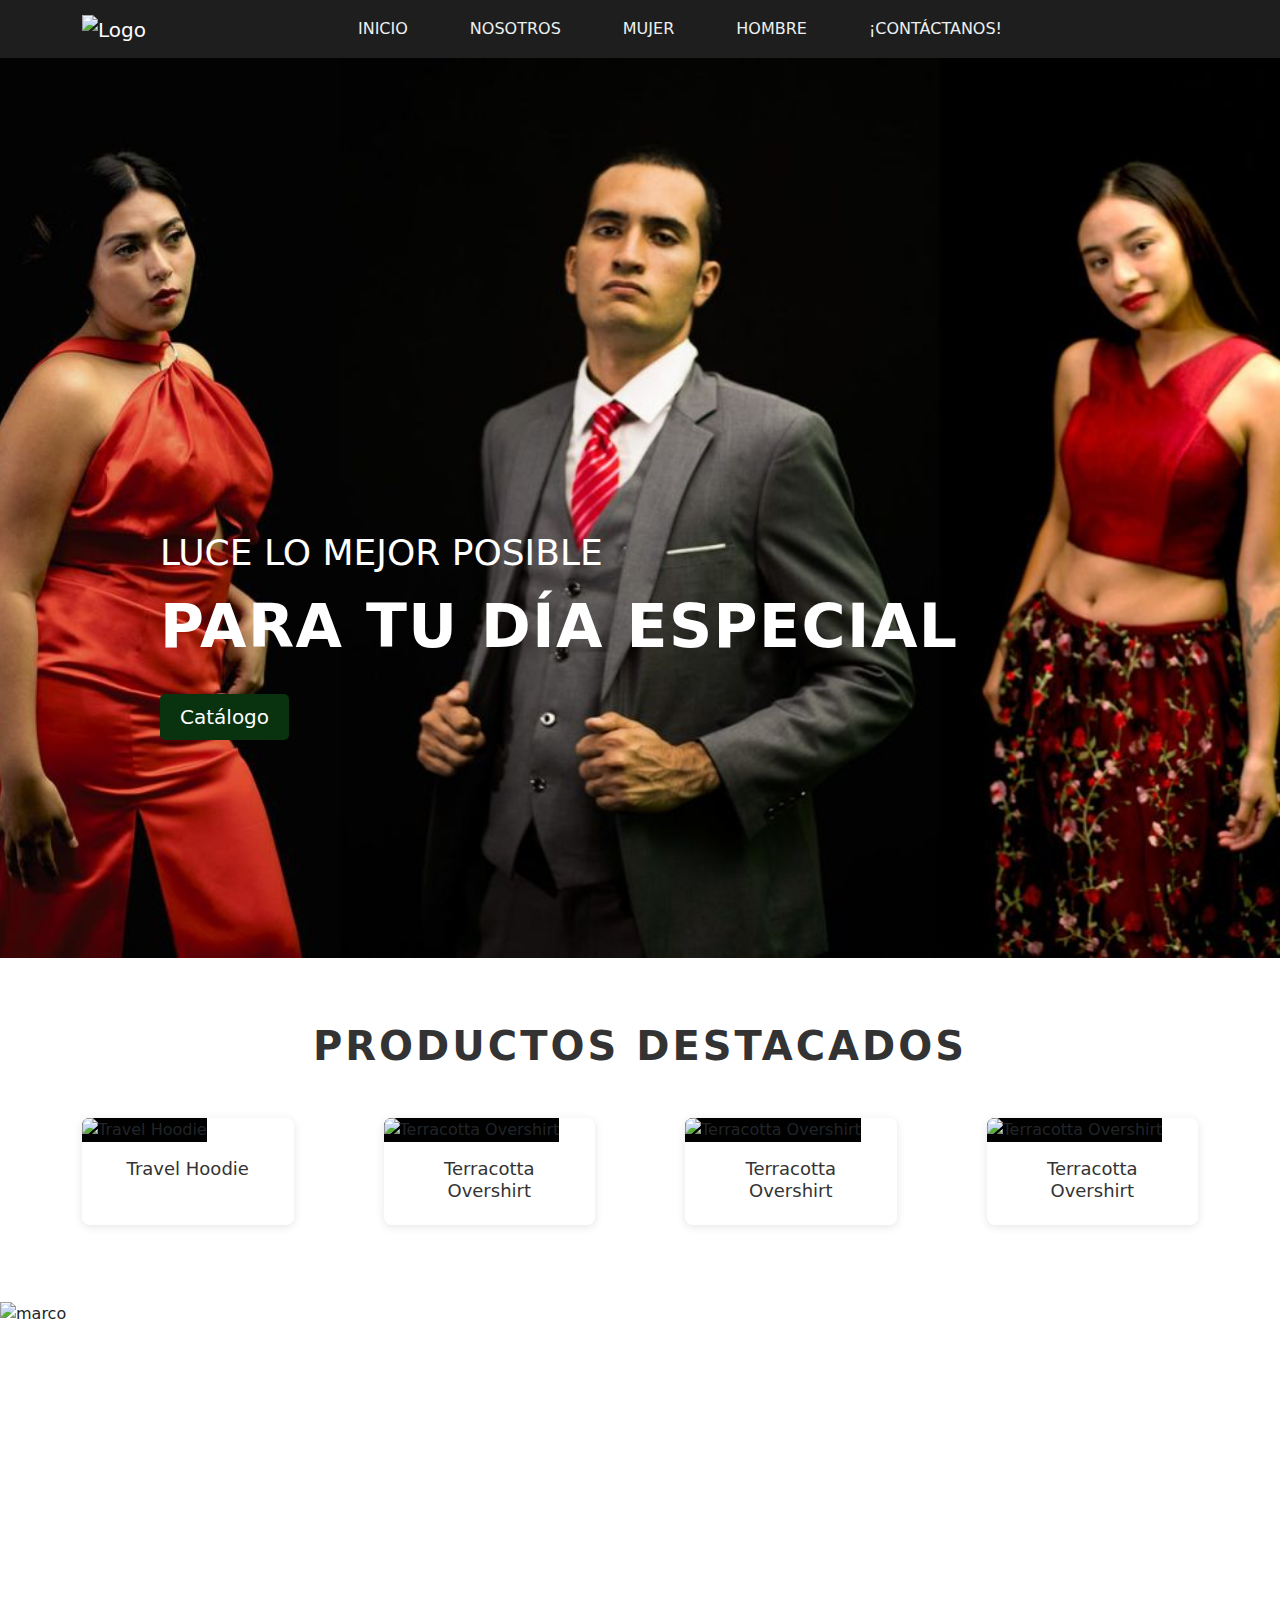
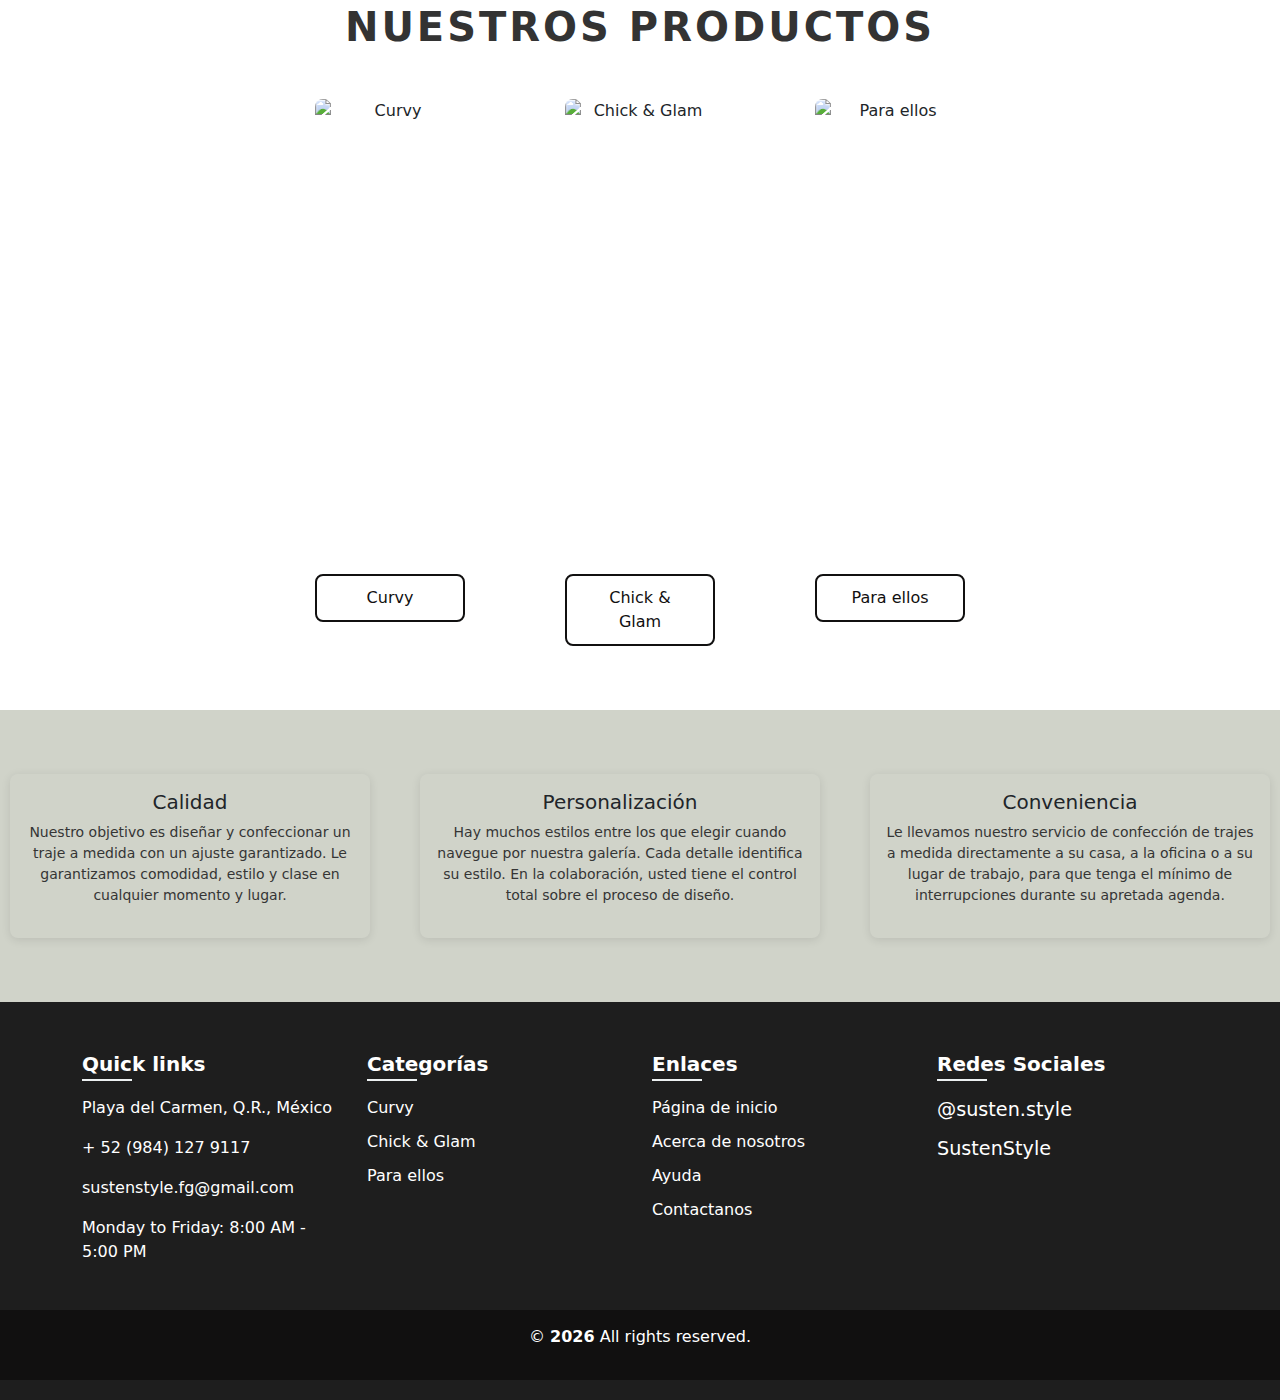
==== index.html @ e1e62aa3 "Inicio" ====
<!DOCTYPE html>
<html lang="en">

<head>
    <meta charset="UTF-8">
    <meta name="viewport" content="width=device-width, initial-scale=1.0">
    <link rel="stylesheet" href="css/style.css">
    <link href="https://cdn.jsdelivr.net/npm/bootstrap@5.3.3/dist/css/bootstrap.min.css" rel="stylesheet"
        integrity="sha384-QWTKZyjpPEjISv5WaRU9OFeRpok6YctnYmDr5pNlyT2bRjXh0JMhjY6hW+ALEwIH" crossorigin="anonymous">
    <link rel="stylesheet" href="https://cdnjs.cloudflare.com/ajax/libs/font-awesome/6.6.0/css/all.min.css"
        integrity="sha512-Kc323vGBEqzTmouAECnVceyQqyqdsSiqLQISBL29aUW4U/M7pSPA/gEUZQqv1cwx4OnYxTxve5UMg5GT6L4JJg=="
        crossorigin="anonymous" referrerpolicy="no-referrer" />
    <title>Inicio</title>
</head>

<body>
    <nav class="navbar navbar-expand-lg navbar-dark">
        <div class="container">
            <!-- Logo y marca -->
            <a class="navbar-brand" href="#">
                <img href="index.html" src="img/LogoEditado - Copy.png" alt="Logo" class="navbar-logo">
            </a>
            <!-- Botón -->
            <button class="navbar-toggler" type="button" data-bs-toggle="collapse" data-bs-target="#navbarNav"
                aria-controls="navbarNav" aria-expanded="false" aria-label="Toggle navigation">
                <span class="navbar-toggler-icon"></span>
            </button>

            <!-- Menu -->
            <div class="collapse navbar-collapse" id="navbarNav">
                <ul class="navbar-nav">
                    <li class="nav-item">
                        <a class="nav-link" href="index.html">Inicio</a>
                    </li>
                    <li class="nav-item">
                        <a class="nav-link" href="#">Nosotros</a>
                    </li>
                    <li class="nav-item">
                        <a class="nav-link" href="index-mujer.html">Mujer</a>
                    </li>
                    <li class="nav-item">
                        <a class="nav-link" href="index-hombre.html">Hombre</a>
                    </li>
                    <li class="nav-item">
                        <a class="nav-link" href="#">¡Contáctanos!</a>
                    </li>
                </ul>
            </div>
        </div>
    </nav>

    <section class="hero-section">
        <img src="img/inicio.jpg" alt="Hero background">
        <div class="hero-content">
            <h2 class="hero-title">Luce lo mejor posible</h2>
            <h3 class="hero-subtitle">Para tu día especial</h3>
            <a href="#" class="hero-button">Catálogo</a>
        </div>
    </section>

    <!-- Productos destacados -->
    <section class="featured-products">
        <h2 class="section-title">PRODUCTOS DESTACADOS</h2>
        <div class="container">
            <div class="product-grid">
                <!-- Producto 1 -->
                <div class="product-card-dest">
                    <img src="img/foto1.jpg" alt="Travel Hoodie" class="product-image-dest">
                    <div class="product-info">
                        <h3 class="product-title">Travel Hoodie</h3>
                    </div>
                </div>
                <!-- Producto 2 -->
                <div class="product-card-dest">
                    <img src="img/foto2.jpg" alt="Terracotta Overshirt" class="product-image-dest">
                    <div class="product-info">
                        <h3 class="product-title">Terracotta Overshirt</h3>
                    </div>
                </div>
                <!-- Producto 3 -->
                <div class="product-card-dest">
                    <img src="img/foto3.jpg" alt="Terracotta Overshirt" class="product-image-dest">
                    <div class="product-info">
                        <h3 class="product-title">Terracotta Overshirt</h3>
                    </div>
                </div>
                <!-- Producto 4 -->
                <div class="product-card-dest">
                    <img src="img/foto3.jpg" alt="Terracotta Overshirt" class="product-image-dest">
                    <div class="product-info">
                        <h3 class="product-title">Terracotta Overshirt</h3>
                    </div>
                </div>
            </div>
        </div>
    </section>

<!-- marco -->

<section class="marco">
    <img src="img/marco.png" alt="marco" class="banner-img">
    <div class="marco-content">
        <!-- <button class="marco-btn">LEARN MORE</button> -->
    </div>
</section>

<!-- Sección Nuestros Productos -->
<section class="our-products">
    <h2 class="section-title">NUESTROS PRODUCTOS</h2>
    <div class="product-container">
        <div class="product-card">
            <img src="img/foto5.png" alt="Curvy" class="product-image">
            <div class="product-button-container">
                <button class="product-btn">Curvy</button>
            </div>
        </div>
        <div class="product-card">
            <img src="img/foto5.png" alt="Chick & Glam" class="product-image">
            <div class="product-button-container">
                <button class="product-btn">Chick & Glam</button>
            </div>
        </div>
        <div class="product-card">
            <img src="img/foto5.png" alt="Para ellos" class="product-image">
            <div class="product-button-container">
                <button class="product-btn">Para ellos</button>
            </div>
        </div>
    </div>
</section>

<!-- Marco con 3 Partes -->
<section class="features">
    <div class="feature">
        <h3 class="feature-title">Calidad</h3>
        <p class="feature-description">Nuestro objetivo es diseñar y confeccionar un traje a medida con un ajuste garantizado. Le garantizamos comodidad, estilo y clase en cualquier momento y lugar.</p>
    </div>
    <div class="feature">
        <h3 class="feature-title">Personalización</h3>
        <p class="feature-description">Hay muchos estilos entre los que elegir cuando navegue por nuestra galería. Cada detalle identifica su estilo. En la colaboración, usted tiene el control total sobre el proceso de diseño.</p>
    </div>
    <div class="feature">
        <h3 class="feature-title">Conveniencia</h3>
        <p class="feature-description">Le llevamos nuestro servicio de confección de trajes a medida directamente a su casa, a la oficina o a su lugar de trabajo, para que tenga el mínimo de interrupciones durante su apretada agenda.</p>
    </div>
</section>

    <!-- footer -->
    <footer class="footer mt-auto">
        <div class="container">
            <div class="row">
                <div class="col-md-3 mb-3 mb-md-0">
                    <h5>Quick links</h5>
                    <ul class="list-unstyled footer-links">
                        <div class="social-i">
                            <a href="#" class="social-i"><i class="fa-solid fa-location-dot"></i></i></a> Playa del
                            Carmen, Q.R., México</p>
                            <p><a href="#" class="social-i"><i class="fa-solid fa-phone"></i></a> + 52 (984) 127 9117
                            </p>
                            <p> <a href="#" class="social-i"><i class="fa-solid fa-envelope"></i></a>
                                sustenstyle.fg@gmail.com</p>
                            <p><a href="#" class="social-i"><i class="fa-solid fa-clock"></i></a> Monday to Friday: 8:00
                                AM - 5:00 PM</p>
                    </ul>
                </div>
                <div class="col-md-3">
                    <h5>Categorías</h5>
                    <ul class="list-unstyled footer-links">
                        <li><a href="#">Curvy</a></li>
                        <li><a href="#">Chick & Glam</a></li>
                        <li><a href="#">Para ellos</a></li>
                    </ul>
                </div>
                <div class="col-md-3">
                    <h5>Enlaces</h5>
                    <ul class="list-unstyled footer-links">
                        <li><a href="#">Página de inicio</a></li>
                        <li><a href="#">Acerca de nosotros</a></li>
                        <li><a href="#">Ayuda</a></li>
                        <li><a href="#">Contactanos</a></li>
                    </ul>
                </div>
                <div class="col-md-3" class="redes-sociales">
                    <h5>Redes Sociales</h5>
                    <ul class="list-unstyled footer-links">
                        <li><a href="https://www.instagram.com/susten.style/" class="social-icons"><i
                                    class="fab fa-instagram"></i> @susten.style</a></li>
                        <li><a href="https://www.facebook.com/Sustenstyle" class="social-icons"><i
                                    class="fab fa-facebook-f"></i> SustenStyle</a></li>
                    </ul>
                </div>
            </div>
        </div>
        <div class="copyright">
            <div class="container">
                <div class="row">
                    <div class="col-md-12 text-center">
                        <p>&copy; <span id="year"></span> All rights reserved.</p>
                    </div>
                </div>
            </div>
        </div>
    </footer>

    <script src="https://cdn.jsdelivr.net/npm/bootstrap@5.3.3/dist/js/bootstrap.bundle.min.js"
        integrity="sha384-YvpcrYf0tY3lHB60NNkmXc5s9fDVZLESaAA55NDzOxhy9GkcIdslK1eN7N6jIeHz"
        crossorigin="anonymous"></script>
    <script src="js/script.js"></script>
</body>

</html>
---- css/style.css ----
:root {
    --primary-color: #111010;
    --secondary-color: #111010;
    --hover-color: #FFFFFF;
}

body {
    font-family: "Josefin Sans" sans-serif;
}

/* Estilos principales de la navbar */
.navbar {
    background-color: #1e1e1e;
    padding: 15px 0;
    box-shadow: 0 2px 10px rgba(0, 0, 0, 0.1);
    transition: all 0.3s ease;
}

<<<<<<< HEAD
/* Estilos marca */
=======
>>>>>>> cdc6b6d64b44ca1b6733afa580230aecc2448440
.navbar-brand {
    font-weight: bold;
    color: #fff !important;
    font-size: 24px;
    letter-spacing: 1px;
    line-height: 1;
    padding: 0;
<<<<<<< HEAD
=======
}

.brand-subtitle {
    font-size: 13px;
    /* Tamaño más pequeño para el subtítulo */
    text-transform: none;
    /* Mantiene el formato original del texto */
    letter-spacing: normal;
    /* Espaciado normal entre letras */
    font-weight: normal;
    /* Peso de fuente normal (no negrita) */
    opacity: 0.8;
    margin-bottom: 6px;
}

.nav-link {
    color: #ecf0f1 !important;
    font-weight: 500;
    text-transform: uppercase;
    padding: 10px 20px !important;
    margin: 0 5px;
    transition: all 0.3s ease;
    position: relative;
>>>>>>> cdc6b6d64b44ca1b6733afa580230aecc2448440
    display: flex;
    align-items: center;
}

.navbar-nav {
    margin: 0 auto;
    /* Centrar horizontalmente */
    display: flex;
    justify-content: center;
    /* Distribuir elementos centrados */
    gap: 20px;
    /* Espaciado entre los enlaces */
}

/* Estilo para el logo */
.navbar-logo {
    height: 70px;
    /* Altura fija para el logo */
    width: auto;
    /* Ancho automático para mantener proporción */
}

/* Estilos de los enlaces */

.nav-link {
    color: #ecf0f1 !important;
    font-weight: 500;
    text-transform: uppercase;
    padding: 8px 16px !important;
    margin: 0 5px;
    transition: all 0.3s ease;
    position: relative;
    font-size: 14px;
}


<<<<<<< HEAD

=======
>>>>>>> cdc6b6d64b44ca1b6733afa580230aecc2448440
.nav-link::after {
    content: '';
    position: absolute;
    bottom: 0;
    left: 59%;
    width: 0;
    height: 2px;
    background-color: var(--hover-color);
    transition: all 0.3s ease;
}

.nav-link:hover {
    color: var(--hover-color) !important;
}

.nav-link:hover::after {
    width: 100%;
    left: 0;
}

.navbar-toggler {
    border-color: #fff;
}



@media (max-width: 991px) {
    .navbar-nav {
        background-color: var(--secondary-color);
        padding: 20px;
        border-radius: 10px;
        margin-top: 10px;
        border: 1px solid #fffa;
    }

    .nav-link {
        text-align: center;
        justify-content: center;
        margin: 5px 0;
        padding: 10px !important;
    }

    .nav-link::after {
        display: none;
    }
}

.nav-item {
    opacity: 0;
    transform: translateY(-20px);
    transition: all 0.5s ease;
}

.nav-item.show {
    opacity: 1;
    transform: translateY(0);
}

/* Sección de hero */
.hero-section {
    position: relative;
    /* Permite posicionar elementos hijos de forma absoluta */
    height: 100vh;
    /* Altura del 80% de la altura visible de la pantalla */
    background-color: #000;
    /* Color de fondo negro */
    overflow: hidden;
    /* Oculta cualquier contenido que se salga del contenedor */
}

/* Estilo para la imagen de fondo */
.hero-section img {
    position: absolute;
    /* Posicionamiento absoluto respecto al contenedor */
    top: 0;
    /* Alinea con la parte superior */
    left: 0;
    /* Alinea con la parte izquierda */
    width: 100%;
    /* Ocupa todo el ancho */
    height: 100%;
    /* Ocupa toda la altura */
    object-fit: cover;
    /* Ajusta la imagen para cubrir todo el espacio */
    z-index: 1;
    /* Capa 1 - detrás del contenido */
}

.hero-content {
    position: relative;
    /* Posicionamiento relativo para mantener el z-index */
    z-index: 2;
    /* Capa de apilamiento - asegura que esté por encima del fondo */
    height: 100%;
    /* Ocupa toda la altura del contenedor padre */
    display: flex;
    /* Activa el modelo flexbox */
    flex-direction: column;
    /* Organiza los elementos en columna (vertical) */
    justify-content: center;
    /* Centra verticalmente el contenido */
    color: white;
    /* Color del texto */
    padding: 32px;
    /* Espacio interno alrededor del contenido */
    margin-top: 10%;
    margin-left: 10%;
}

.hero-title {
    font-size: 36px;
    font-weight: bold;
    margin-bottom: 16px;
    /* Espacio debajo del título */
    text-transform: uppercase;
    font-weight: 400;
}

.hero-subtitle {
    font-size: 60px;
    /* Tamaño de la fuente */
    font-weight: bold;
    margin-bottom: 32px;
    /* Espacio debajo del subtítulo */
    text-transform: uppercase;
    letter-spacing: 1.5px;
}

.hero-button {
    display: inline-block;
    /* Permite agregar padding y mantiene el flujo del texto */
    padding: 8px 20px;
    /* Espacio interno (arriba/abajo izquierda/derecha) */
    background-color: #09320F;
    /* Color de fondo verde oscuro */
    color: white;
    /* Color del texto */
    text-decoration: none;
    /* Elimina el subrayado del enlace */
    border-radius: 5px;
    /* Bordes redondeados */
    transition: background-color 0.3s;
    /* Animación suave al cambiar el color de fondo */
    width: fit-content;
    font-weight: regular;
    font-size: 20px;
}

.hero-button:hover {
    background-color: #175e17;
}

@media (max-width: 768px) {
    .hero-title {
        font-size: 32px;
    }

    .hero-subtitle {
        font-size: 24px;
    }

}

@media (max-width: 480px) {
    .hero-title {
        font-size: 24px;
    }

    .hero-subtitle {
        font-size: 18px;
    }
}

/* Productos destacados */
.featured-products {
    padding: 64px 0;
    /* Espacio interno superior e inferior */
}

.section-title {
    text-align: center;
    /* Centra el texto horizontalmente */
    margin-bottom: 48px;
    /* Espacio debajo del título */
    font-size: 40px;
    /* Tamaño de la fuente */
    color: #333;
    /* Color del texto */
    font-weight: bold;
    letter-spacing: 3px;
}

.product-grid {
    display: grid;
    /* Activa el diseño en cuadrícula */
    /* Crea columnas automáticas con un mínimo de 250px y que se ajusten al espacio */
    grid-template-columns: repeat(4, 1fr);
    gap: 90px;
    /* Espacio entre los elementos de la cuadrícula */
    padding: 0;
    /* Espacio interno en los lados */
    max-width: 1400px;
    margin: 0 auto;
}

.product-card-dest {
    background: #fff;
    /* Fondo blanco */
    border-radius: 8px;
    /* Bordes redondeados */
    overflow: hidden;
    /* Oculta contenido que se salga de la tarjeta */
    /* Sombra: desplazamiento-x desplazamiento-y desenfoque color */
    box-shadow: 0 2px 10px rgba(0, 0, 0, 0.1);
    transition: transform 0.3s;
    /* Animación suave al transformar */
    max-width: 600px;
    cursor: pointer;
}

.product-card-dest:hover {
    transform: translateY(-2px);
    /* Mueve la tarjeta 5px hacia arriba al pasar el mouse */
}

.product-image-dest {
    width: 100%;
    /* Ocupa todo el ancho disponible */
    height: 400px;
    /* Altura fija */
    object-fit: cover;
    /* Ajusta la imagen para cubrir el espacio sin deformarse */
    background: #000;
    /* Fondo negro por si la imagen no carga */
}

.product-info {
    padding: 16px;
    /* Espacio interno */
    text-align: center;
    /* Centra el texto */
}

.product-title {
    font-size: 18px;
    /* Tamaño de la fuente */
    margin-bottom: 8px;
    /* Espacio debajo del título */
    color: #333;
    /* Color del texto */
}


/* Estilos para pantallas más pequeñas */
@media (max-width: 768px) {

    /* Se aplica cuando la pantalla es menor a 768px */
    .hero-title {
        font-size: 32px;
        /* Reduce el tamaño del título */
    }

    .hero-subtitle {
        font-size: 19px;
        /* Reduce el tamaño del subtítulo */
    }

    .product-grid {
        /* Ajusta el tamaño mínimo de las columnas para pantallas pequeñas */
        grid-template-columns: repeat(auto-fit, minmax(200px, 1fr));
    }
}

/* Marco */
.marco {
    width: 100%;
    height: 250px;
    position: relative;
    overflow: hidden;
    display: flex;
    justify-content: center;
    align-items: center;
}

.banner-img {
    width: 1300px;
    height: 225px;
    object-fit: cover;
}

.marco-content {
    position: absolute;
    bottom: 20px;
    text-align: center;
}

.marco-btn {
    background-color: #191818;
    color: white;
    border: none;
    padding: 10px 20px;
    cursor: pointer;
    border-radius: 10px;
}

.marco-btn:hover {
    background-color: #515050;
}

/* Nuestros productos */
.our-products {
    padding: 64px 0;
    text-align: center;
}

.product-container {
    display: flex;
    justify-content: center;
    gap: 100px;
    /* Ajusta el espacio entre los productos */
    margin-top: 20px;
}

.product-card {
    text-align: center;
    max-width: 500px;
    background: none;
    /* Sin fondo extra */
    margin: 0;
    /* Elimina márgenes adicionales */
    padding: 0;
    /* Sin relleno adicional */
    transition: transform 0.3s;
    /* Animación suave al transformar */
}

/* .product-card:hover {
    transform: translateY(-2px); 
    /* Mueve la tarjeta 5px hacia arriba al pasar el mouse 
} */ 

.product-image {
    width: 100%;
    height: 450px;
    object-fit: cover;
    border-radius: 8px;
    /* Bordes redondeados */
    display: block;
    margin-bottom: 25px;
    /* Espacio entre la imagen y el botón */
}

.product-button-container {
    display: flex;
    justify-content: center;
    background: none;
    /* Sin fondo */
    padding: 0;
    margin: 0;
    /* Sin margen adicional */
}


.product-btn {
    padding: 10px 20px;
    font-size: 16px;
    background-color: transparent;
    /* Fondo transparente */
    color: var(--primary-color);
    /* Usa el color principal definido */
    border: 2px solid var(--primary-color);
    /* Borde con color principal */
    border-radius: 8px;
    /* Bordes redondeados */
    cursor: pointer;
    transition: background-color 0.3s ease, color 0.3s ease;
    width: 150px;
    text-align: center;
}

.product-btn:hover {
    background-color: #dadada;
}

.product-btn:active {
    transform: translateY(2px);
}

/* Features */
.features {
    display: flex;
    justify-content: center;
    gap: 50px;
    background-color: #d0d3c9;
    padding: 64px 10px;
}

.feature {
    text-align: center;
    max-width: 400px;
    padding: 16px;
    border-radius: 8px;
    box-shadow: 0 2px 10px rgba(0, 0, 0, 0.1);
}

.feature-icon {
    width: 24px;
    height: 24px;
    margin-bottom: 16px;
}

.feature-title {
    font-size: 20px;
    margin-bottom: 8px;
    font-weight: bold;
    font-weight: 400;
}

.feature-description {
    font-size: 14px;
    color: #353535;
}


/* footer */
.footer {
    background: #1E1E1E;
    color: white;
    padding: 50px 0 20px;
    position: relative;
    overflow: hidden;
}

.footer h5 {
    color: #fff;
    font-weight: 600;
    margin-bottom: 20px;
    position: relative;
    display: inline-block;
}

.footer h5::after {
    content: '';
    position: absolute;
    left: 0;
    bottom: -5px;
    width: 50px;
    height: 2px;
    background-color: #ecf0f1;
    transition: width 0.3s ease;
}

.imagen {
    width: 100%;
    object-fit: cover;
}

.footer h5:hover::after {
    width: 100%;

}

.footer p,
.footer ul {
    font-weight: 300;

}

.footer a {
    color: #fff;
    text-decoration: none;
    transition: color 0.3s ease;
}

.footer-links li {
    margin-bottom: 10px;
    transition: transform 0.3s ease;
}

.footer-links li:hover {
    transform: translateX(5px);
}

.social-icons {
    font-family: system-ui, -apple-system, BlinkMacSystemFont, 'Segoe UI', Roboto, Oxygen, Ubuntu, Cantarell, 'Open Sans', 'Helvetica Neue', sans-serif;
    font-size: 1.2rem;
    margin-right: 20px;
    color: white;
    transition: all 0.3s ease;
}

.social-icons:hover {
    color: #a6a280;
    transform: translateY(-5px);
}



#year {
    font-weight: bold;
    color: #fff;
}

.copyright {
    background-color: #111010;
    padding: 15px 0;
    margin-top: 30px;
}

.seleccion {
    display: grid;
    grid-template-columns: repeat(auto-fit, minmax(250px, 1fr));
    grid-gap: 20px;
    padding: 20px;
    max-height: 90dvh;
    color: #fff;
}

.hombres {
    font-family: "Josefins Sans" sans-serif;
    display: flex;
    flex-flow: column wrap;
    justify-content: center;
    background-color: #a6a280;
    border-radius: 10px;
    padding: 1rem;
}

.mujeres {
    font-family: "Josefins Sans" sans-serif;
    display: flex;
    flex-flow: column wrap;
    justify-content: center;
    background-color: #a6a280;
    border-radius: 10px;
    padding: 1rem;
}

.mujeres img{
    width: 100%;
    height: auto;
}

@media(max-width: 768px) {
    .footer {
        text-align: center;
    }

    .social-icons {
        margin-top: 20px;
    }
}

@media (max-width: 991px) {
    .navbar-nav {
        background-color: #111010;
        padding: 20px;
        border-radius: 10px;
        margin-top: 10px;
    }

    .nav-link {
        text-align: center;
        justify-content: center;
        margin: 5px 0;
    }

    .nav-link::after {
        display: none;
    }
}
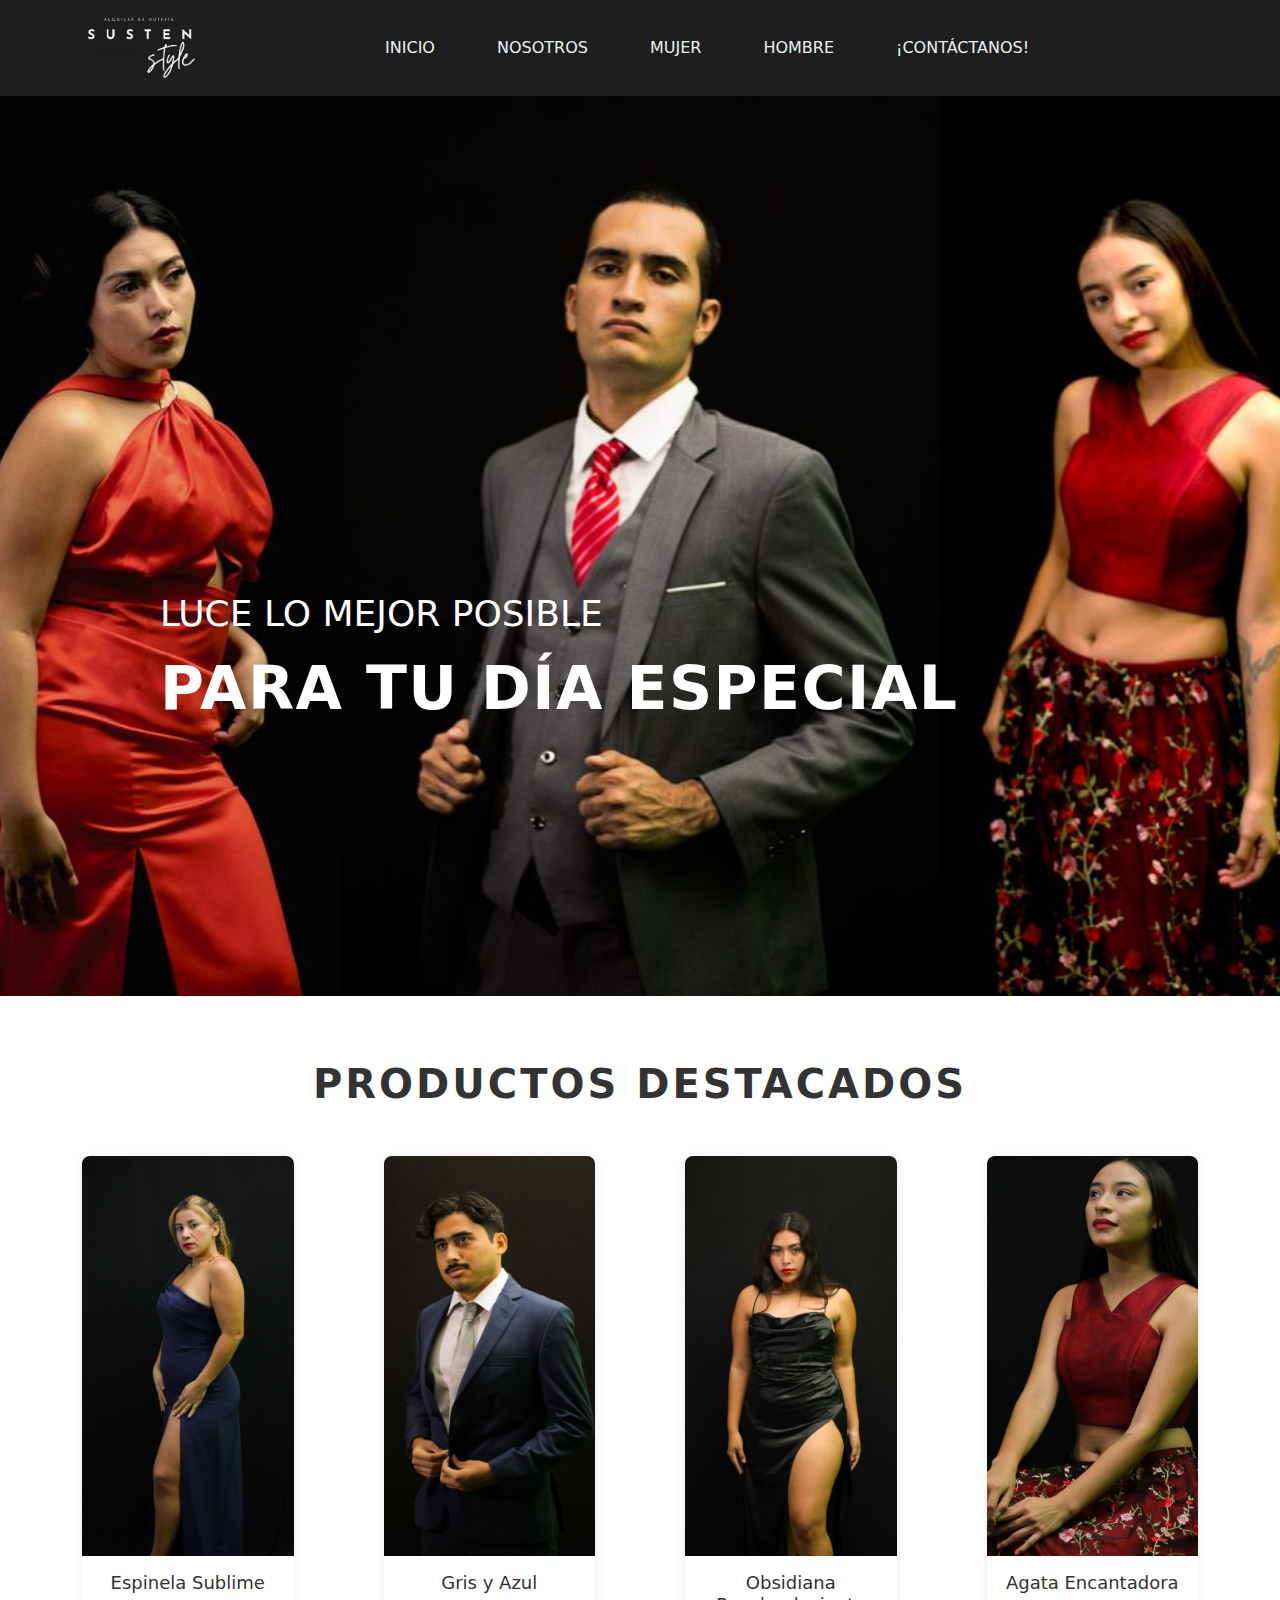
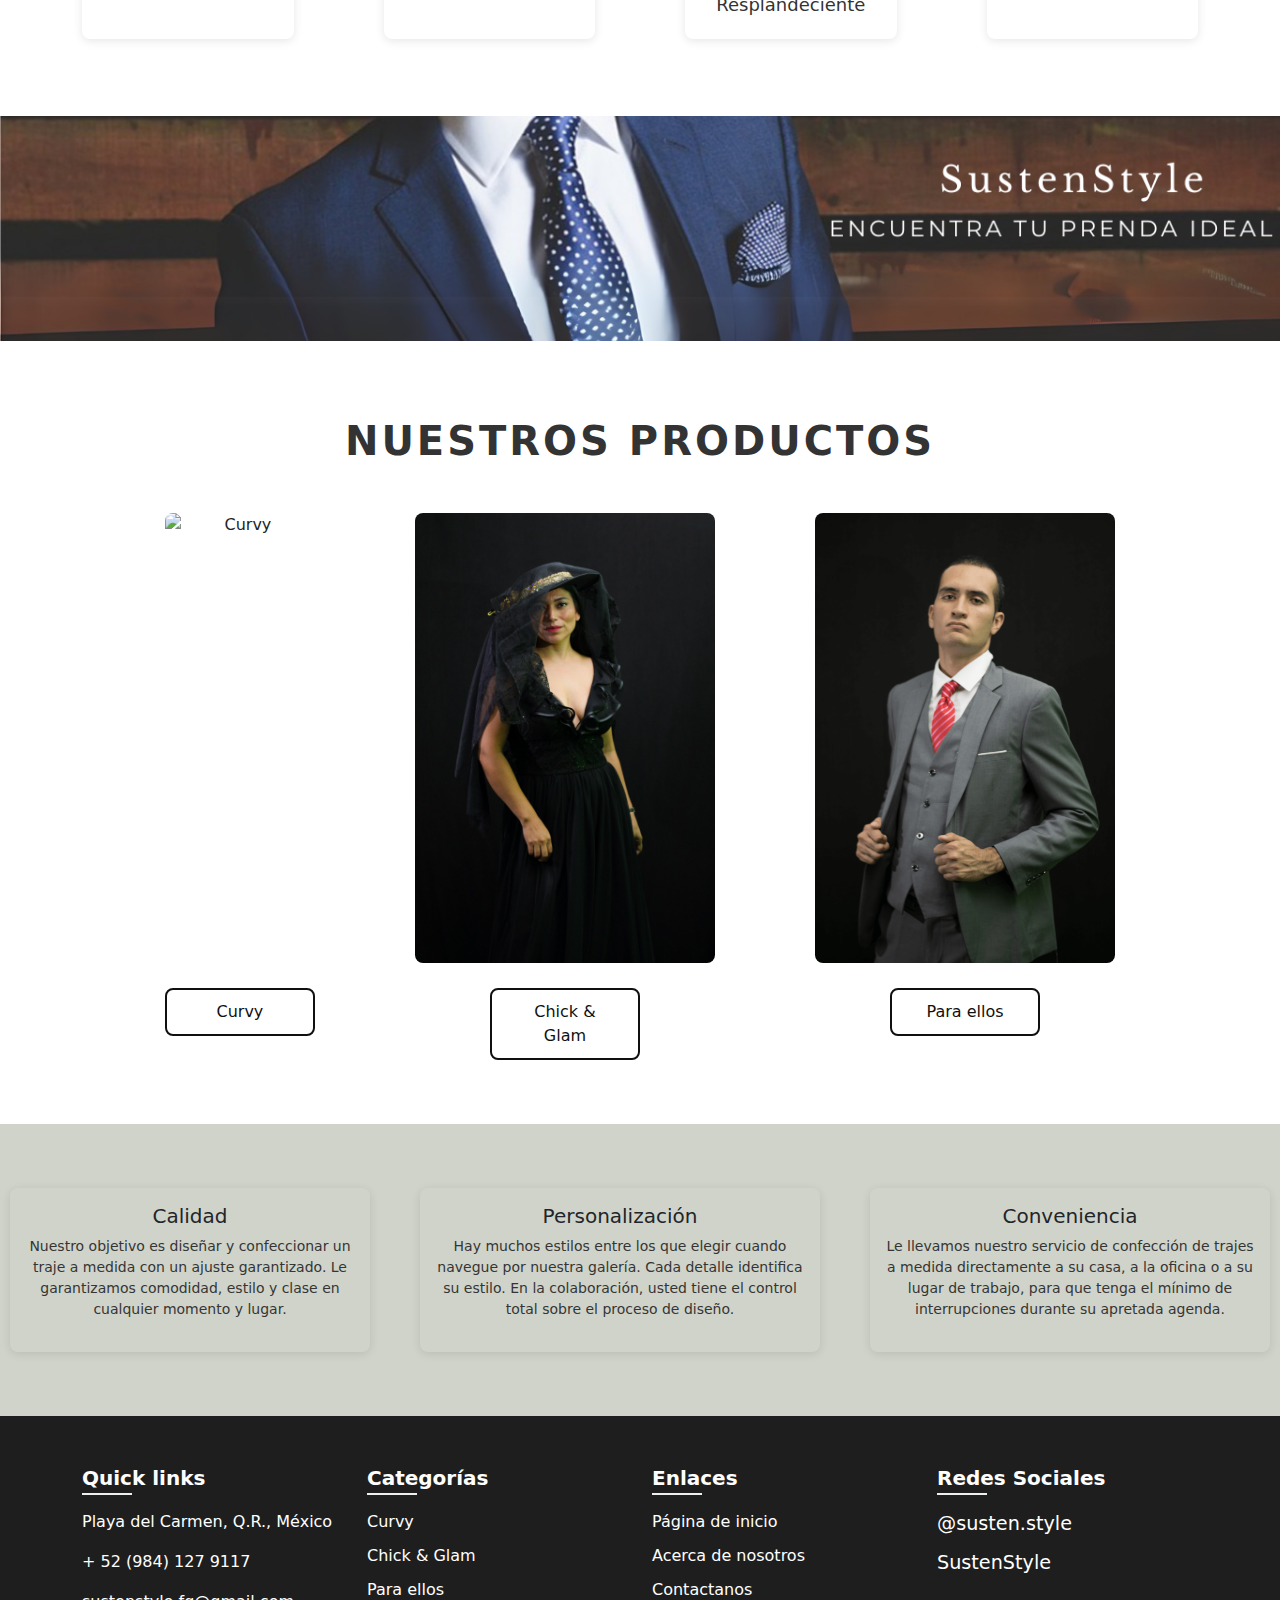
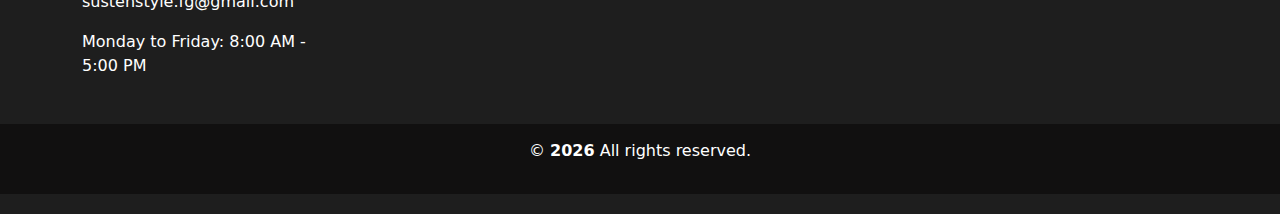
==== commit f591bc4f: "pagina completa" ====
--- a/index.html
+++ b/index.html
@@ -10,7 +10,7 @@
     <link rel="stylesheet" href="https://cdnjs.cloudflare.com/ajax/libs/font-awesome/6.6.0/css/all.min.css"
         integrity="sha512-Kc323vGBEqzTmouAECnVceyQqyqdsSiqLQISBL29aUW4U/M7pSPA/gEUZQqv1cwx4OnYxTxve5UMg5GT6L4JJg=="
         crossorigin="anonymous" referrerpolicy="no-referrer" />
-    <title>Inicio</title>
+    <title>Responsive Menu</title>
 </head>
 
 <body>
@@ -18,7 +18,7 @@
         <div class="container">
             <!-- Logo y marca -->
             <a class="navbar-brand" href="#">
-                <img href="index.html" src="img/LogoEditado - Copy.png" alt="Logo" class="navbar-logo">
+                <img src="img/LogoEditado.png" alt="Logo" class="navbar-logo">
             </a>
             <!-- Botón -->
             <button class="navbar-toggler" type="button" data-bs-toggle="collapse" data-bs-target="#navbarNav"
@@ -30,10 +30,10 @@
             <div class="collapse navbar-collapse" id="navbarNav">
                 <ul class="navbar-nav">
                     <li class="nav-item">
-                        <a class="nav-link" href="index.html">Inicio</a>
-                    </li>
-                    <li class="nav-item">
-                        <a class="nav-link" href="#">Nosotros</a>
+                        <a class="nav-link" href="#">Inicio</a>
+                    </li>
+                    <li class="nav-item">
+                        <a class="nav-link" href="aboutus.html">Nosotros</a>
                     </li>
                     <li class="nav-item">
                         <a class="nav-link" href="index-mujer.html">Mujer</a>
@@ -54,7 +54,6 @@
         <div class="hero-content">
             <h2 class="hero-title">Luce lo mejor posible</h2>
             <h3 class="hero-subtitle">Para tu día especial</h3>
-            <a href="#" class="hero-button">Catálogo</a>
         </div>
     </section>
 
@@ -64,31 +63,31 @@
         <div class="container">
             <div class="product-grid">
                 <!-- Producto 1 -->
-                <div class="product-card-dest">
-                    <img src="img/foto1.jpg" alt="Travel Hoodie" class="product-image-dest">
-                    <div class="product-info">
-                        <h3 class="product-title">Travel Hoodie</h3>
+                <div class="product-card-dest" onclick="location.href='index-mujer.html#espinela'">
+                    <img src="img/foto1.jpg" alt="Espinela Sublime" class="product-image-dest">
+                    <div class="product-info">
+                        <h3 class="product-title">Espinela Sublime</h3>
                     </div>
                 </div>
                 <!-- Producto 2 -->
-                <div class="product-card-dest">
-                    <img src="img/foto2.jpg" alt="Terracotta Overshirt" class="product-image-dest">
-                    <div class="product-info">
-                        <h3 class="product-title">Terracotta Overshirt</h3>
+                <div class="product-card-dest" onclick="location.href='index-hombre.html#grisazul'">
+                    <img src="img/foto2.jpg" alt="Gris y Azul" class="product-image-dest">
+                    <div class="product-info">
+                        <h3 class="product-title">Gris y Azul</h3>
                     </div>
                 </div>
                 <!-- Producto 3 -->
-                <div class="product-card-dest">
-                    <img src="img/foto3.jpg" alt="Terracotta Overshirt" class="product-image-dest">
-                    <div class="product-info">
-                        <h3 class="product-title">Terracotta Overshirt</h3>
+                <div class="product-card-dest" onclick="location.href='index-mujer.html#obsidiana'">
+                    <img src="img/foto3.jpg" alt="Obsidiana Resplandeciente" class="product-image-dest">
+                    <div class="product-info">
+                        <h3 class="product-title">Obsidiana Resplandeciente</h3>
                     </div>
                 </div>
                 <!-- Producto 4 -->
-                <div class="product-card-dest">
-                    <img src="img/foto3.jpg" alt="Terracotta Overshirt" class="product-image-dest">
-                    <div class="product-info">
-                        <h3 class="product-title">Terracotta Overshirt</h3>
+                <div class="product-card-dest" onclick="location.href='index-mujer.html#agata'">
+                    <img src="img/AGATA.webp" alt="Agata Encantadora" class="product-image-dest">
+                    <div class="product-info">
+                        <h3 class="product-title">Agata Encantadora</h3>
                     </div>
                 </div>
             </div>
@@ -109,21 +108,21 @@
     <h2 class="section-title">NUESTROS PRODUCTOS</h2>
     <div class="product-container">
         <div class="product-card">
-            <img src="img/foto5.png" alt="Curvy" class="product-image">
+            <img src="img/curvy.png" alt="Curvy" class="product-image">
             <div class="product-button-container">
-                <button class="product-btn">Curvy</button>
+                <button class="product-btn" onclick="location.href='index-mujer.html#curvy'">Curvy</button>
             </div>
         </div>
         <div class="product-card">
-            <img src="img/foto5.png" alt="Chick & Glam" class="product-image">
+            <img src="img/chick.jpg" alt="Chick & Glam" class="product-image">
             <div class="product-button-container">
-                <button class="product-btn">Chick & Glam</button>
+                <button class="product-btn" onclick="location.href='index-mujer.html#chick'">Chick & Glam</button>
             </div>
         </div>
         <div class="product-card">
             <img src="img/foto5.png" alt="Para ellos" class="product-image">
             <div class="product-button-container">
-                <button class="product-btn">Para ellos</button>
+                <button class="product-btn" onclick="location.href='index-hombre.html#ellos'">Para ellos</button>
             </div>
         </div>
     </div>
@@ -166,26 +165,25 @@
                 <div class="col-md-3">
                     <h5>Categorías</h5>
                     <ul class="list-unstyled footer-links">
-                        <li><a href="#">Curvy</a></li>
-                        <li><a href="#">Chick & Glam</a></li>
-                        <li><a href="#">Para ellos</a></li>
+                        <li><a onclick="location.href='index-mujer.html#curvy'">Curvy</a></li>
+                        <li><a onclick="location.href='index-mujer.html#chick'">Chick & Glam</a></li>
+                        <li><a onclick="location.href='index-mujer.html#ellos'">Para ellos</a></li>
                     </ul>
                 </div>
                 <div class="col-md-3">
                     <h5>Enlaces</h5>
                     <ul class="list-unstyled footer-links">
-                        <li><a href="#">Página de inicio</a></li>
-                        <li><a href="#">Acerca de nosotros</a></li>
-                        <li><a href="#">Ayuda</a></li>
-                        <li><a href="#">Contactanos</a></li>
+                        <li><a href="index.html">Página de inicio</a></li>
+                        <li><a href="aboutus.html">Acerca de nosotros</a></li>
+                        <li><a href="contactanos.html">Contactanos</a></li>
                     </ul>
                 </div>
                 <div class="col-md-3" class="redes-sociales">
                     <h5>Redes Sociales</h5>
                     <ul class="list-unstyled footer-links">
-                        <li><a href="https://www.instagram.com/susten.style/" class="social-icons"><i
+                        <li><a href="https://www.instagram.com/susten.style/" class="social-icons" target="_blank"><i
                                     class="fab fa-instagram"></i> @susten.style</a></li>
-                        <li><a href="https://www.facebook.com/Sustenstyle" class="social-icons"><i
+                        <li><a href="https://www.facebook.com/Sustenstyle" class="social-icons" target="_blank"><i
                                     class="fab fa-facebook-f"></i> SustenStyle</a></li>
                     </ul>
                 </div>
@@ -207,5 +205,4 @@
         crossorigin="anonymous"></script>
     <script src="js/script.js"></script>
 </body>
-
 </html>--- a/css/style.css
+++ b/css/style.css
@@ -16,10 +16,6 @@
     transition: all 0.3s ease;
 }
 
-<<<<<<< HEAD
-/* Estilos marca */
-=======
->>>>>>> cdc6b6d64b44ca1b6733afa580230aecc2448440
 .navbar-brand {
     font-weight: bold;
     color: #fff !important;
@@ -27,8 +23,6 @@
     letter-spacing: 1px;
     line-height: 1;
     padding: 0;
-<<<<<<< HEAD
-=======
 }
 
 .brand-subtitle {
@@ -52,7 +46,6 @@
     margin: 0 5px;
     transition: all 0.3s ease;
     position: relative;
->>>>>>> cdc6b6d64b44ca1b6733afa580230aecc2448440
     display: flex;
     align-items: center;
 }
@@ -89,10 +82,6 @@
 }
 
 
-<<<<<<< HEAD
-
-=======
->>>>>>> cdc6b6d64b44ca1b6733afa580230aecc2448440
 .nav-link::after {
     content: '';
     position: absolute;
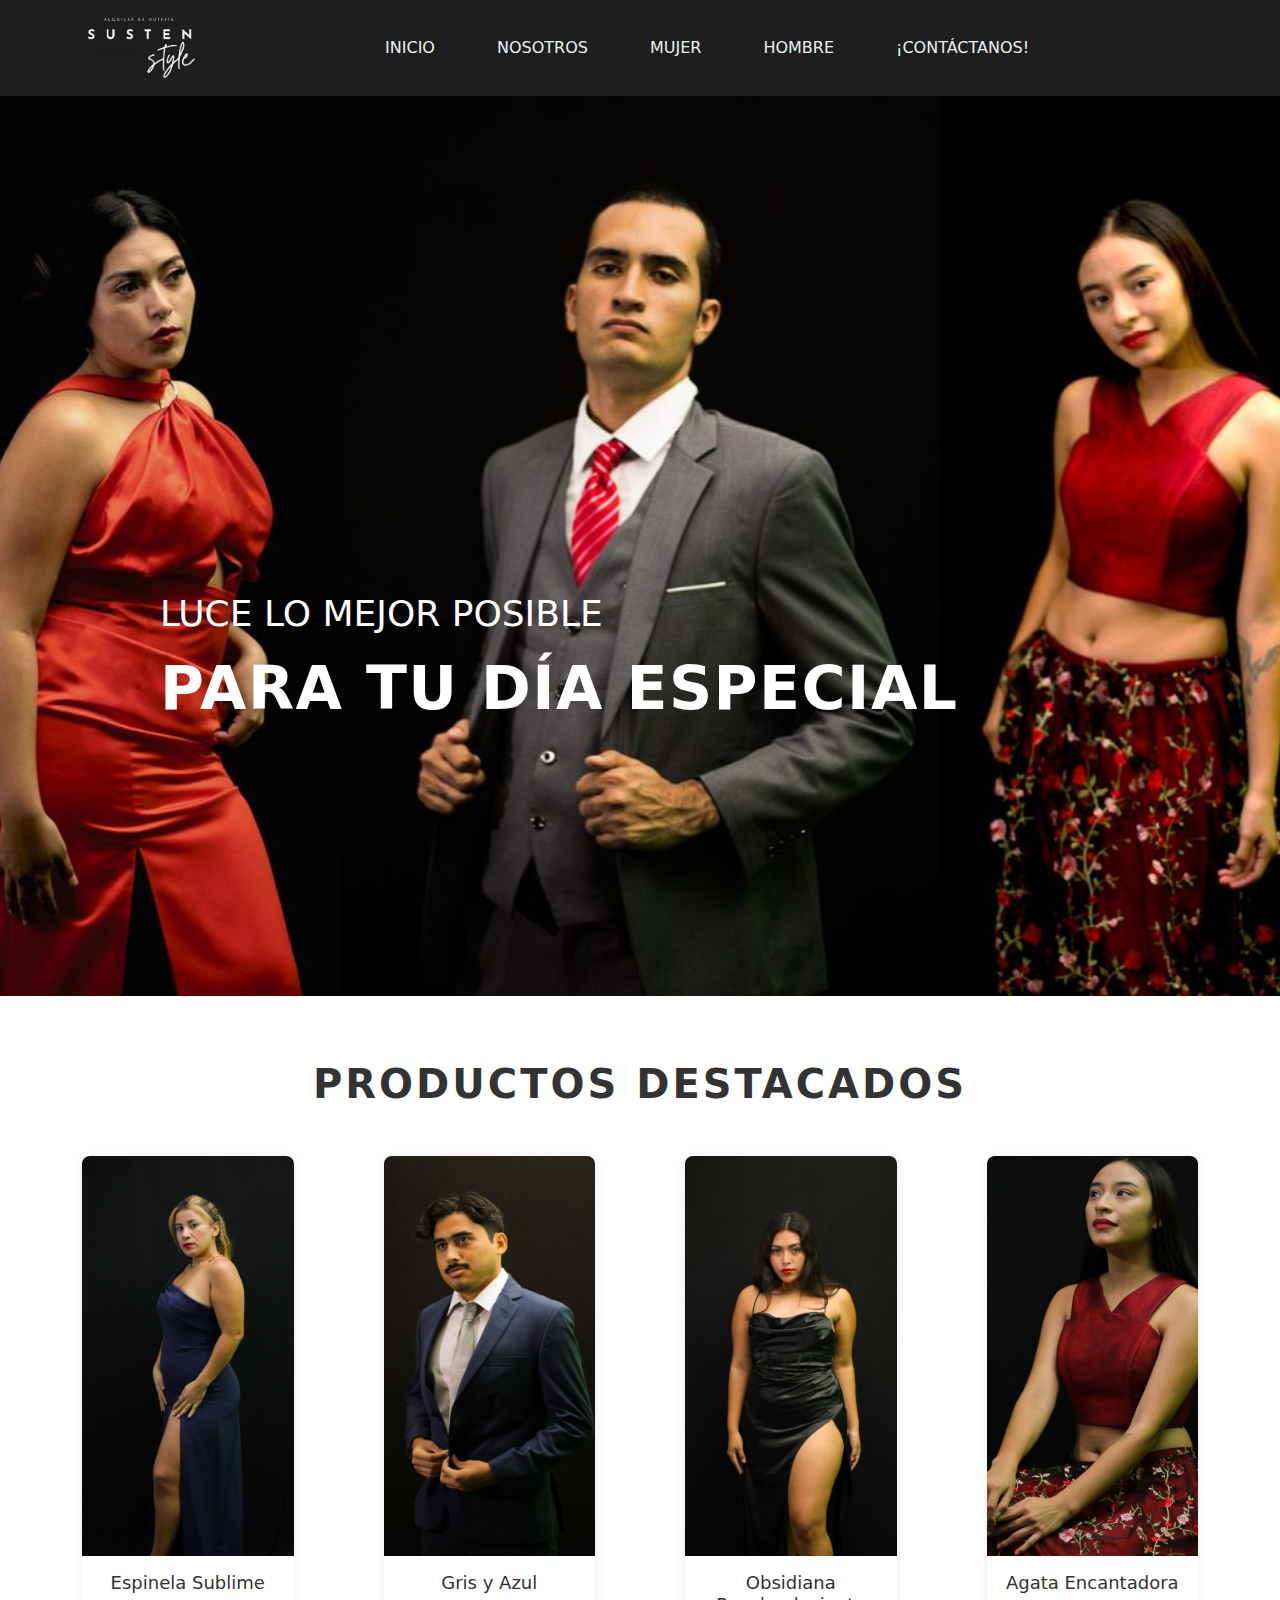
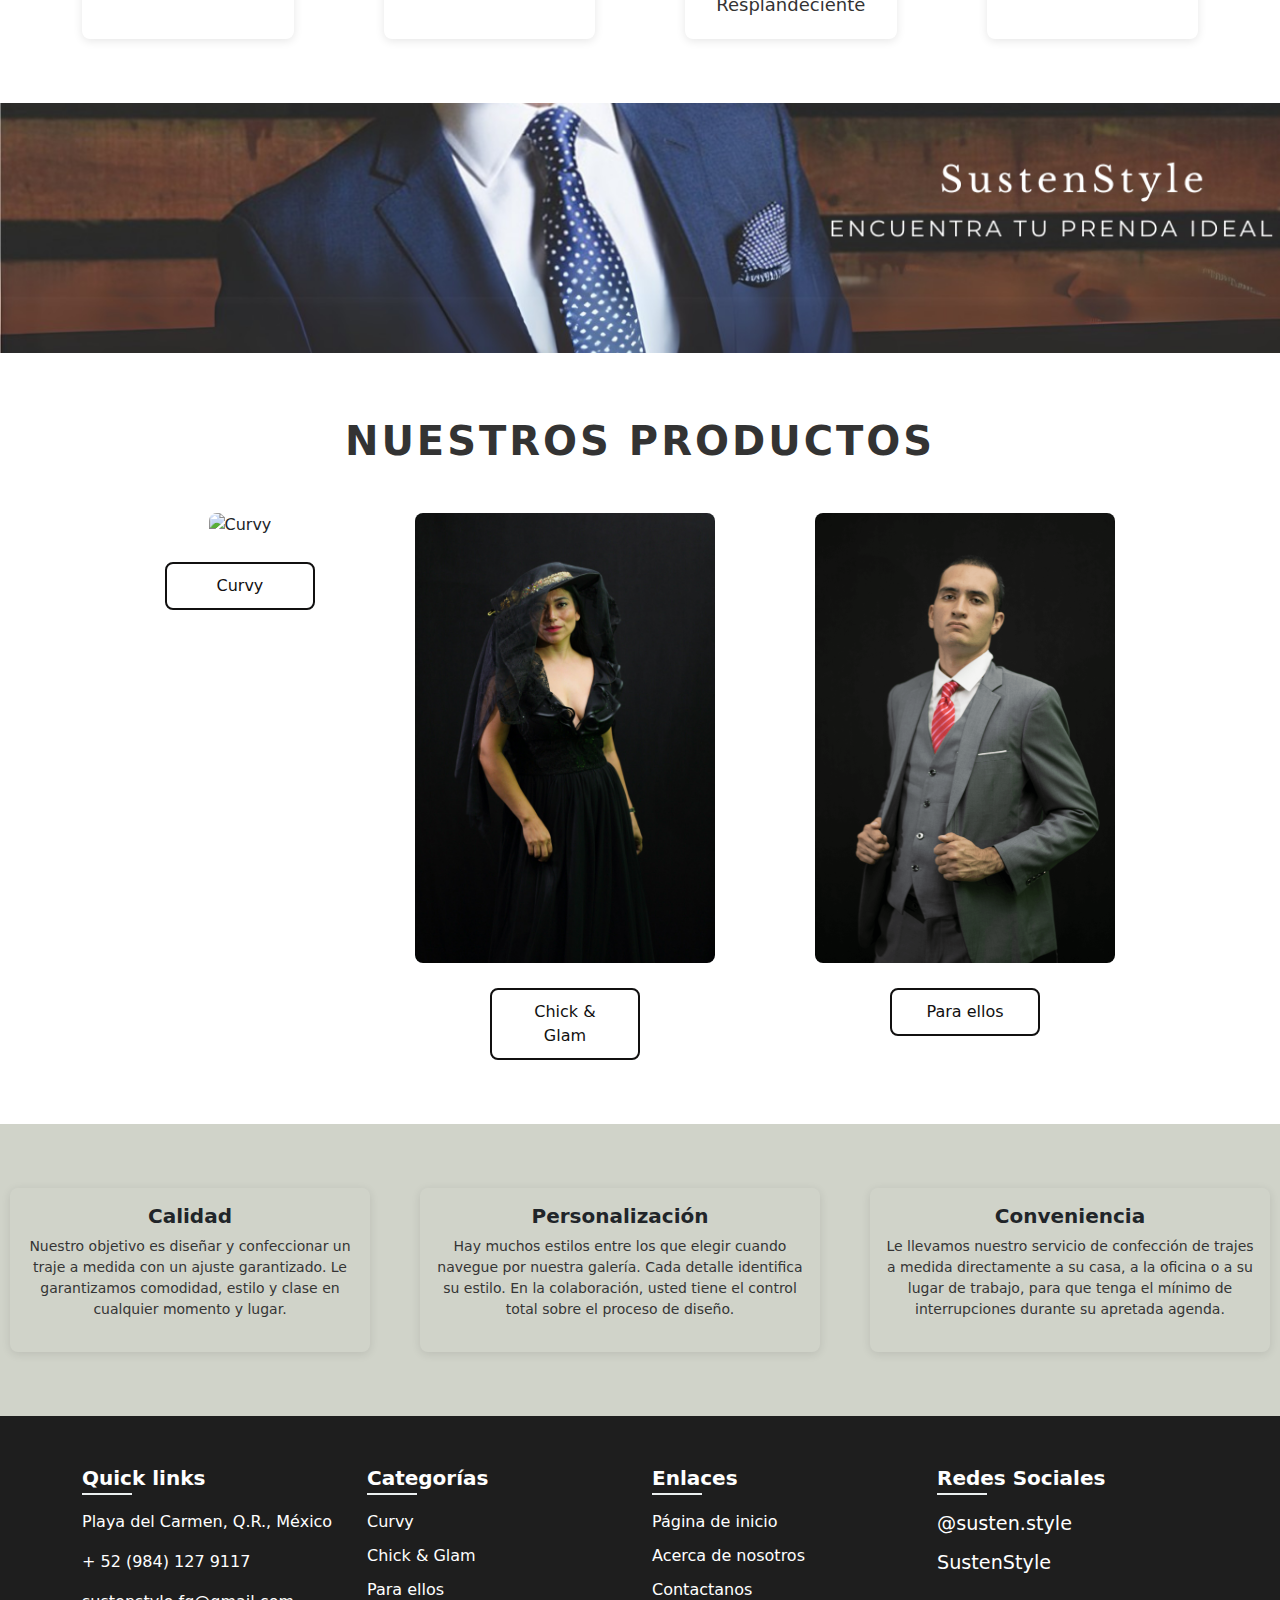
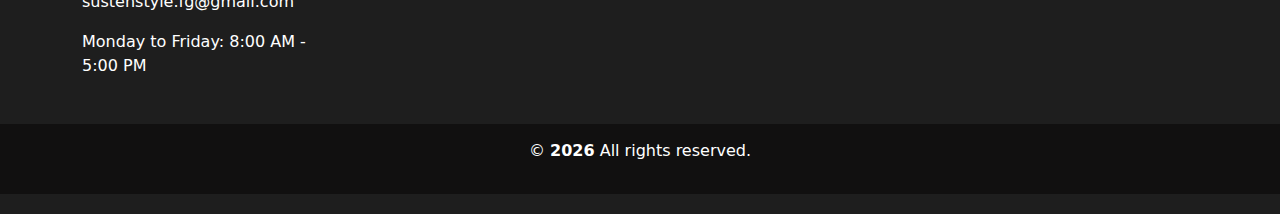
==== commit bdab2923: "pagina completa" ====
--- a/index.html
+++ b/index.html
@@ -17,7 +17,7 @@
     <nav class="navbar navbar-expand-lg navbar-dark">
         <div class="container">
             <!-- Logo y marca -->
-            <a class="navbar-brand" href="#">
+            <a class="navbar-brand" href="index.html">
                 <img src="img/LogoEditado.png" alt="Logo" class="navbar-logo">
             </a>
             <!-- Botón -->
@@ -42,7 +42,7 @@
                         <a class="nav-link" href="index-hombre.html">Hombre</a>
                     </li>
                     <li class="nav-item">
-                        <a class="nav-link" href="#">¡Contáctanos!</a>
+                        <a class="nav-link" href="contactanos.html">¡Contáctanos!</a>
                     </li>
                 </ul>
             </div>
@@ -167,7 +167,7 @@
                     <ul class="list-unstyled footer-links">
                         <li><a onclick="location.href='index-mujer.html#curvy'">Curvy</a></li>
                         <li><a onclick="location.href='index-mujer.html#chick'">Chick & Glam</a></li>
-                        <li><a onclick="location.href='index-mujer.html#ellos'">Para ellos</a></li>
+                        <li><a href="index-hombre.html">Para ellos</a></li>
                     </ul>
                 </div>
                 <div class="col-md-3">
--- a/css/style.css
+++ b/css/style.css
@@ -356,6 +356,7 @@
 }
 
 /* Marco */
+/* Marco */
 .marco {
     width: 100%;
     height: 250px;
@@ -367,9 +368,9 @@
 }
 
 .banner-img {
-    width: 1300px;
-    height: 225px;
-    object-fit: cover;
+    width: 100%;  /* Ocupa el ancho completo */
+    height: auto; /* Mantiene la proporción original de la imagen */
+    object-fit: cover; /* Cubre el área del contenedor sin perder la relación de aspecto */
 }
 
 .marco-content {
@@ -391,6 +392,40 @@
     background-color: #515050;
 }
 
+/* Media Queries para Móviles */
+@media (max-width: 768px) {
+    .banner-img {
+        width: 100%;  /* Asegura que la imagen ocupe el ancho completo en dispositivos pequeños */
+        height: auto;  /* Mantiene la proporción original */
+        object-fit: cover;  /* Asegura que la imagen cubra completamente el contenedor sin distorsionarse */
+    }
+
+    .marco {
+        height: 200px;  /* Ajusta la altura del marco para pantallas más pequeñas */
+    }
+
+    .marco-btn {
+        padding: 8px 16px;
+        font-size: 14px;
+    }
+}
+
+@media (max-width: 480px) {
+    .banner-img {
+        height: 150px;  /* Ajusta la altura aún más en dispositivos muy pequeños */
+        object-fit: cover;  /* Asegura que la imagen siga cubriendo el área del contenedor */
+    }
+
+    .marco {
+        height: 180px;  /* Ajusta la altura para pantallas muy pequeñas */
+    }
+
+    .marco-btn {
+        padding: 10px 20px;
+        font-size: 12px;
+    }
+}
+
 /* Nuestros productos */
 .our-products {
     padding: 64px 0;
@@ -401,61 +436,45 @@
     display: flex;
     justify-content: center;
     gap: 100px;
-    /* Ajusta el espacio entre los productos */
     margin-top: 20px;
+    flex-wrap: wrap; /* Permite que los productos se ajusten cuando el espacio es reducido */
 }
 
 .product-card {
     text-align: center;
     max-width: 500px;
     background: none;
-    /* Sin fondo extra */
     margin: 0;
-    /* Elimina márgenes adicionales */
     padding: 0;
-    /* Sin relleno adicional */
     transition: transform 0.3s;
-    /* Animación suave al transformar */
-}
-
-/* .product-card:hover {
-    transform: translateY(-2px); 
-    /* Mueve la tarjeta 5px hacia arriba al pasar el mouse 
-} */ 
-
+}
+
+/* Imagen de los productos */
 .product-image {
     width: 100%;
-    height: 450px;
-    object-fit: cover;
+    height: auto; /* Asegura que las imágenes mantengan su proporción */
+    max-height: 450px; /* Limita la altura máxima para evitar que las imágenes sean demasiado grandes */
+    object-fit: contain; /* Mantiene la relación de aspecto de la imagen */
     border-radius: 8px;
-    /* Bordes redondeados */
-    display: block;
     margin-bottom: 25px;
-    /* Espacio entre la imagen y el botón */
-}
-
+}
+
+/* Botones de productos */
 .product-button-container {
     display: flex;
     justify-content: center;
     background: none;
-    /* Sin fondo */
     padding: 0;
     margin: 0;
-    /* Sin margen adicional */
-}
-
+}
 
 .product-btn {
     padding: 10px 20px;
     font-size: 16px;
     background-color: transparent;
-    /* Fondo transparente */
     color: var(--primary-color);
-    /* Usa el color principal definido */
     border: 2px solid var(--primary-color);
-    /* Borde con color principal */
     border-radius: 8px;
-    /* Bordes redondeados */
     cursor: pointer;
     transition: background-color 0.3s ease, color 0.3s ease;
     width: 150px;
@@ -497,13 +516,102 @@
     font-size: 20px;
     margin-bottom: 8px;
     font-weight: bold;
-    font-weight: 400;
 }
 
 .feature-description {
     font-size: 14px;
     color: #353535;
 }
+
+/* Media Queries para Móviles */
+
+/* Marco */
+@media (max-width: 768px) {
+    .banner-img {
+        height: auto;
+        width: 100%;
+    }
+
+    .marco-btn {
+        padding: 8px 16px;
+        font-size: 14px;
+    }
+}
+
+/* Nuestros productos */
+@media (max-width: 768px) {
+    .product-container {
+        flex-direction: column;
+        gap: 30px;
+    }
+
+    .product-card {
+        max-width: 100%;
+        padding: 0 10px;
+    }
+
+    .product-image {
+        max-height: 350px; /* Ajusta la altura de las imágenes en pantallas pequeñas */
+    }
+
+    .product-btn {
+        width: 100%;
+        padding: 12px;
+        font-size: 14px;
+    }
+}
+
+/* Features */
+@media (max-width: 768px) {
+    .features {
+        flex-direction: column;
+        padding: 40px 10px;
+    }
+
+    .feature {
+        max-width: 100%;
+        margin-bottom: 20px;
+        padding: 20px;
+    }
+
+    .feature-title {
+        font-size: 18px;
+    }
+
+    .feature-description {
+        font-size: 13px;
+    }
+}
+
+/* Para dispositivos más pequeños */
+@media (max-width: 480px) {
+    .section-title {
+        font-size: 28px;
+    }
+
+    .product-image {
+        max-height: 250px;
+    }
+
+    .product-btn {
+        width: 100%;
+        padding: 10px 0;
+    }
+
+    .feature-title {
+        font-size: 16px;
+    }
+
+    .feature-description {
+        font-size: 12px;
+    }
+
+    .banner-img {
+        height: 150px;
+        width: 100%;
+    }
+}
+
 
 
 /* footer */
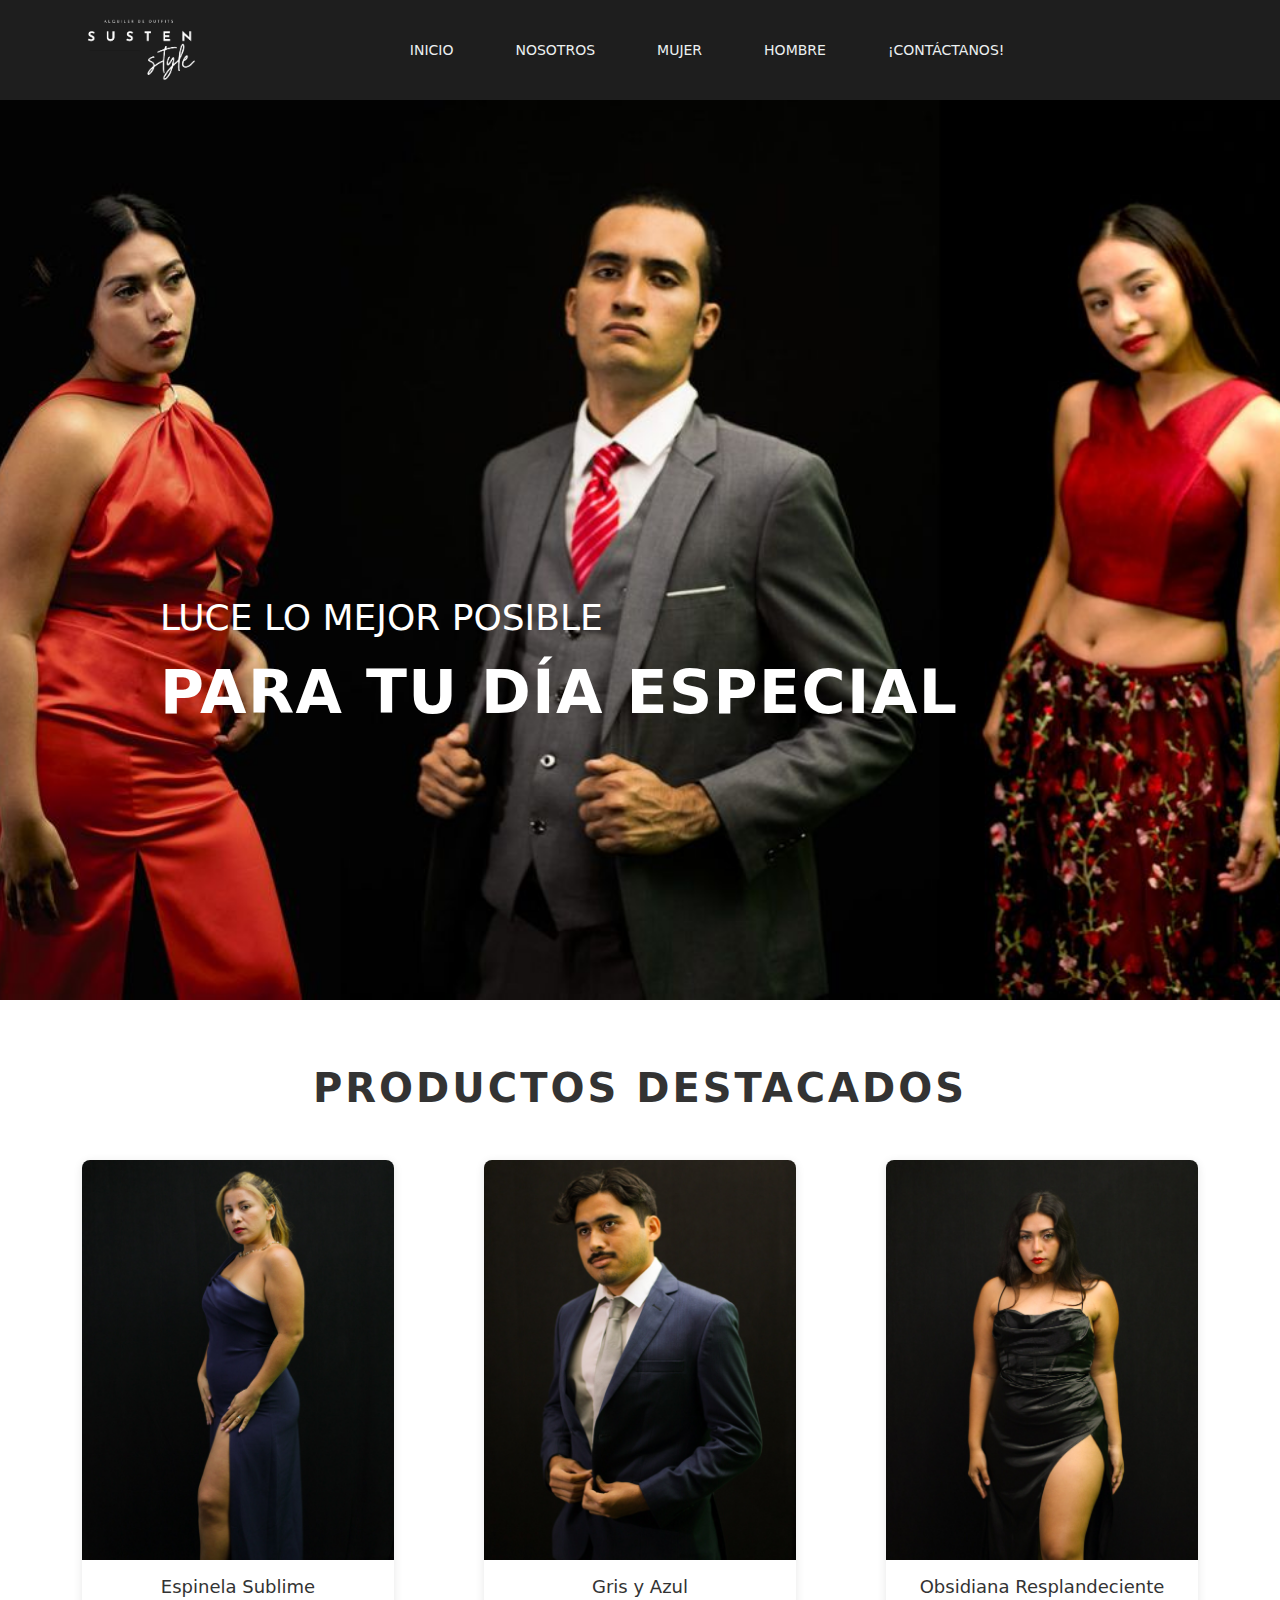
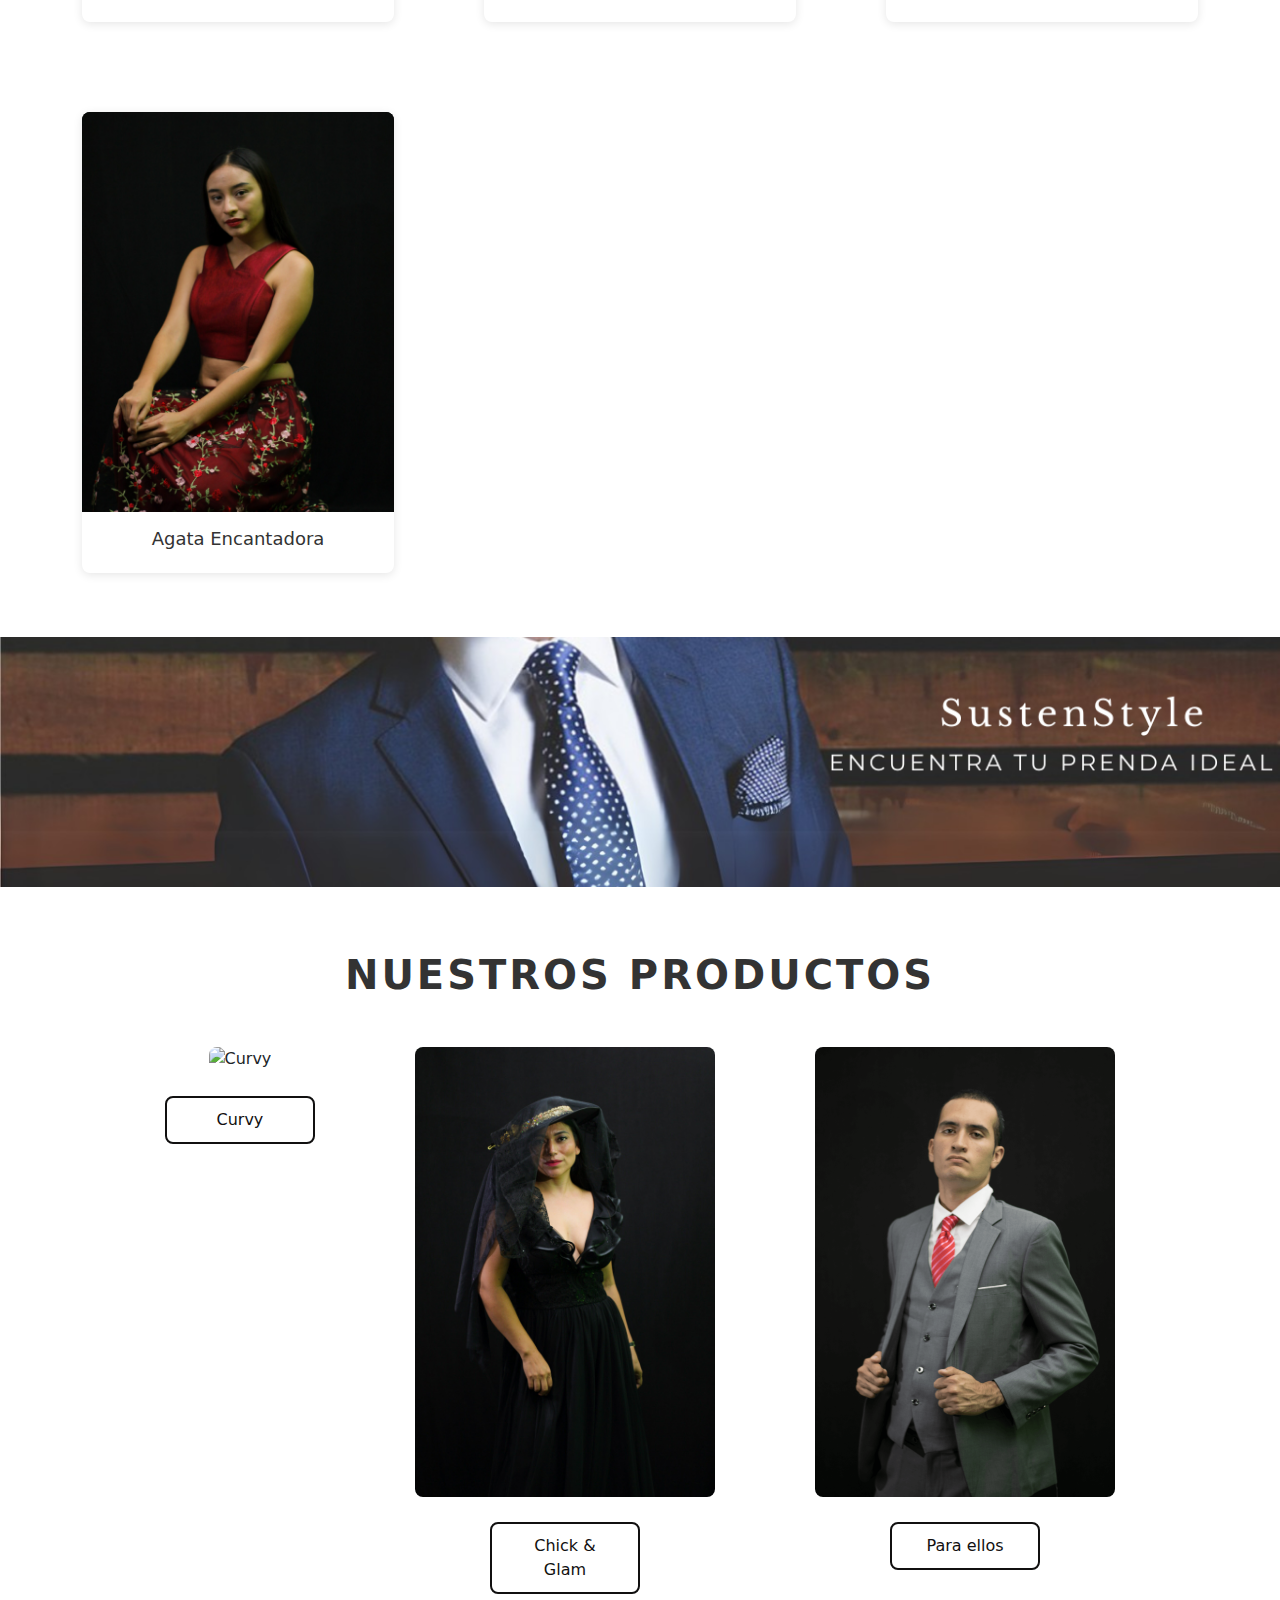
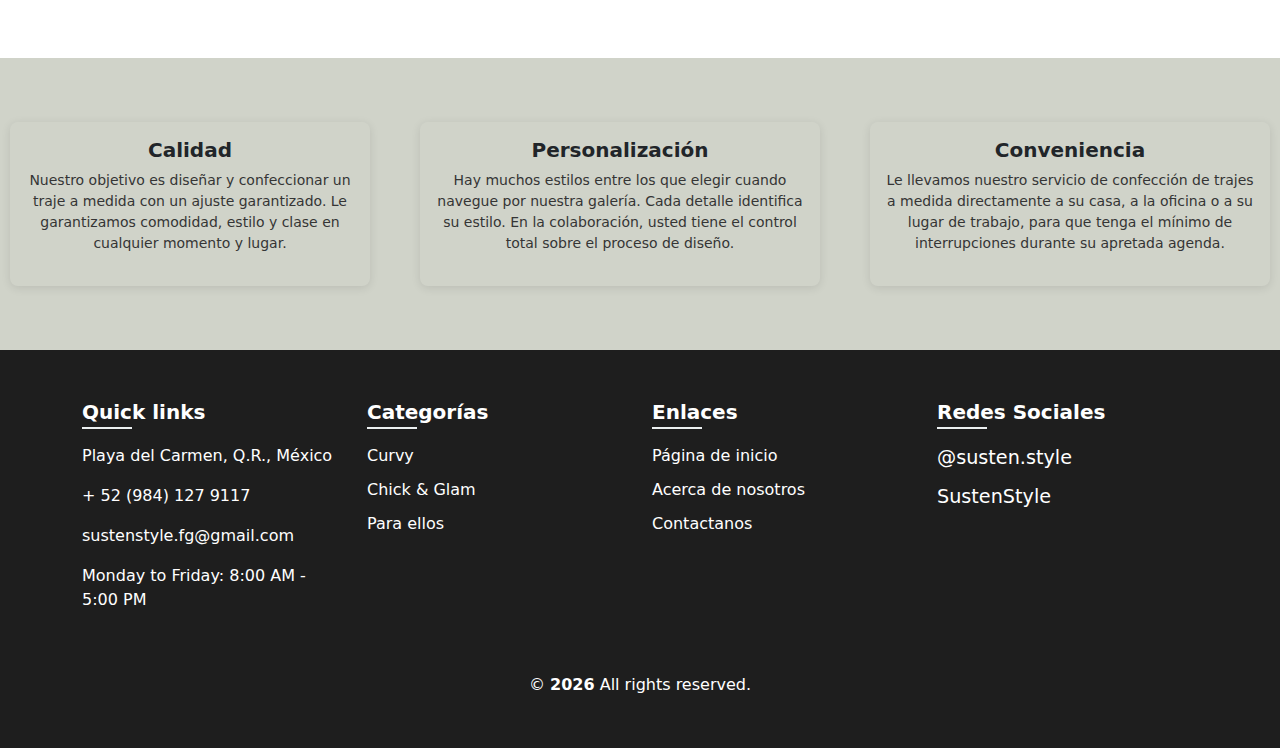
==== commit 1654b1bc: "cambios de tadeo" ====
--- a/index.html
+++ b/index.html
@@ -4,13 +4,13 @@
 <head>
     <meta charset="UTF-8">
     <meta name="viewport" content="width=device-width, initial-scale=1.0">
+    <link href="https://cdn.jsdelivr.net/npm/bootstrap@5.3.3/dist/css/bootstrap.min.css" rel="stylesheet"
+    integrity="sha384-QWTKZyjpPEjISv5WaRU9OFeRpok6YctnYmDr5pNlyT2bRjXh0JMhjY6hW+ALEwIH" crossorigin="anonymous">
+    <link rel="stylesheet" href="https://cdnjs.cloudflare.com/ajax/libs/font-awesome/6.6.0/css/all.min.css"
+    integrity="sha512-Kc323vGBEqzTmouAECnVceyQqyqdsSiqLQISBL29aUW4U/M7pSPA/gEUZQqv1cwx4OnYxTxve5UMg5GT6L4JJg=="
+    crossorigin="anonymous" referrerpolicy="no-referrer" />
     <link rel="stylesheet" href="css/style.css">
-    <link href="https://cdn.jsdelivr.net/npm/bootstrap@5.3.3/dist/css/bootstrap.min.css" rel="stylesheet"
-        integrity="sha384-QWTKZyjpPEjISv5WaRU9OFeRpok6YctnYmDr5pNlyT2bRjXh0JMhjY6hW+ALEwIH" crossorigin="anonymous">
-    <link rel="stylesheet" href="https://cdnjs.cloudflare.com/ajax/libs/font-awesome/6.6.0/css/all.min.css"
-        integrity="sha512-Kc323vGBEqzTmouAECnVceyQqyqdsSiqLQISBL29aUW4U/M7pSPA/gEUZQqv1cwx4OnYxTxve5UMg5GT6L4JJg=="
-        crossorigin="anonymous" referrerpolicy="no-referrer" />
-    <title>Responsive Menu</title>
+    <title>SustenStyle</title>
 </head>
 
 <body>
@@ -85,7 +85,7 @@
                 </div>
                 <!-- Producto 4 -->
                 <div class="product-card-dest" onclick="location.href='index-mujer.html#agata'">
-                    <img src="img/AGATA.webp" alt="Agata Encantadora" class="product-image-dest">
+                    <img src="img/agata.jpg" alt="Agata Encantadora" class="product-image-dest">
                     <div class="product-info">
                         <h3 class="product-title">Agata Encantadora</h3>
                     </div>
@@ -167,15 +167,15 @@
                     <ul class="list-unstyled footer-links">
                         <li><a onclick="location.href='index-mujer.html#curvy'">Curvy</a></li>
                         <li><a onclick="location.href='index-mujer.html#chick'">Chick & Glam</a></li>
-                        <li><a href="index-hombre.html">Para ellos</a></li>
+                        <li><a onclick="location.href='index-hombre.html#ellos'">Para ellos</a></li>
                     </ul>
                 </div>
                 <div class="col-md-3">
                     <h5>Enlaces</h5>
                     <ul class="list-unstyled footer-links">
-                        <li><a href="index.html">Página de inicio</a></li>
-                        <li><a href="aboutus.html">Acerca de nosotros</a></li>
-                        <li><a href="contactanos.html">Contactanos</a></li>
+                        <li><a onclick="location.href='index.html'">Página de inicio</a></li>
+                        <li><a onclick="location.href='aboutus.html'">Acerca de nosotros</a></li>
+                        <li><a onclick="location.href='contactanos.html'"">Contactanos</a></li>
                     </ul>
                 </div>
                 <div class="col-md-3" class="redes-sociales">
--- a/css/style.css
+++ b/css/style.css
@@ -278,7 +278,7 @@
     display: grid;
     /* Activa el diseño en cuadrícula */
     /* Crea columnas automáticas con un mínimo de 250px y que se ajusten al espacio */
-    grid-template-columns: repeat(4, 1fr);
+    grid-template-columns: repeat(auto-fit, minmax(250px, 1fr));
     gap: 90px;
     /* Espacio entre los elementos de la cuadrícula */
     padding: 0;
@@ -303,7 +303,7 @@
 }
 
 .product-card-dest:hover {
-    transform: translateY(-2px);
+    transform: translateY(-10px);
     /* Mueve la tarjeta 5px hacia arriba al pasar el mouse */
 }
 
@@ -410,6 +410,7 @@
     }
 }
 
+
 @media (max-width: 480px) {
     .banner-img {
         height: 150px;  /* Ajusta la altura aún más en dispositivos muy pequeños */
@@ -434,6 +435,7 @@
 
 .product-container {
     display: flex;
+    flex-wrap: wrap;
     justify-content: center;
     gap: 100px;
     margin-top: 20px;
@@ -457,6 +459,7 @@
     object-fit: contain; /* Mantiene la relación de aspecto de la imagen */
     border-radius: 8px;
     margin-bottom: 25px;
+    
 }
 
 /* Botones de productos */
@@ -532,6 +535,11 @@
         width: 100%;
     }
 
+    .product-image-dest {
+        width: 100%;
+        height: fit-content;
+    }
+
     .marco-btn {
         padding: 8px 16px;
         font-size: 14px;
@@ -543,19 +551,29 @@
     .product-container {
         flex-direction: column;
         gap: 30px;
+        align-items: center;
     }
 
     .product-card {
-        max-width: 100%;
-        padding: 0 10px;
+        align-items: center;
+        padding: 0 0px;
     }
 
     .product-image {
-        max-height: 350px; /* Ajusta la altura de las imágenes en pantallas pequeñas */
+        max-height: 500px; /* Ajusta la altura de las imágenes en pantallas pequeñas */
+        border-radius: 8px;
+        width: 100%;
+        height: auto;
+        object-fit: contain;
+    }
+
+    .product-image-dest {
+        width: 100%;
+        height: fit-content;
     }
 
     .product-btn {
-        width: 100%;
+        width: 50%;
         padding: 12px;
         font-size: 14px;
     }
@@ -590,11 +608,19 @@
     }
 
     .product-image {
-        max-height: 250px;
+        width: 100%;
+        max-height: 500px;
+        border-radius: 8px;
+        height: auto;
+    }
+
+    .product-image-dest {
+        width: 100%;
+        height: fit-content;
     }
 
     .product-btn {
-        width: 100%;
+        width: 50%;
         padding: 10px 0;
     }
 
@@ -662,6 +688,7 @@
     color: #fff;
     text-decoration: none;
     transition: color 0.3s ease;
+    cursor: pointer;
 }
 
 .footer-links li {
@@ -670,8 +697,10 @@
 }
 
 .footer-links li:hover {
+    color: #a6a280;
     transform: translateX(5px);
 }
+
 
 .social-icons {
     font-family: system-ui, -apple-system, BlinkMacSystemFont, 'Segoe UI', Roboto, Oxygen, Ubuntu, Cantarell, 'Open Sans', 'Helvetica Neue', sans-serif;
@@ -694,7 +723,7 @@
 }
 
 .copyright {
-    background-color: #111010;
+    background-color: #1E1E1E;
     padding: 15px 0;
     margin-top: 30px;
 }
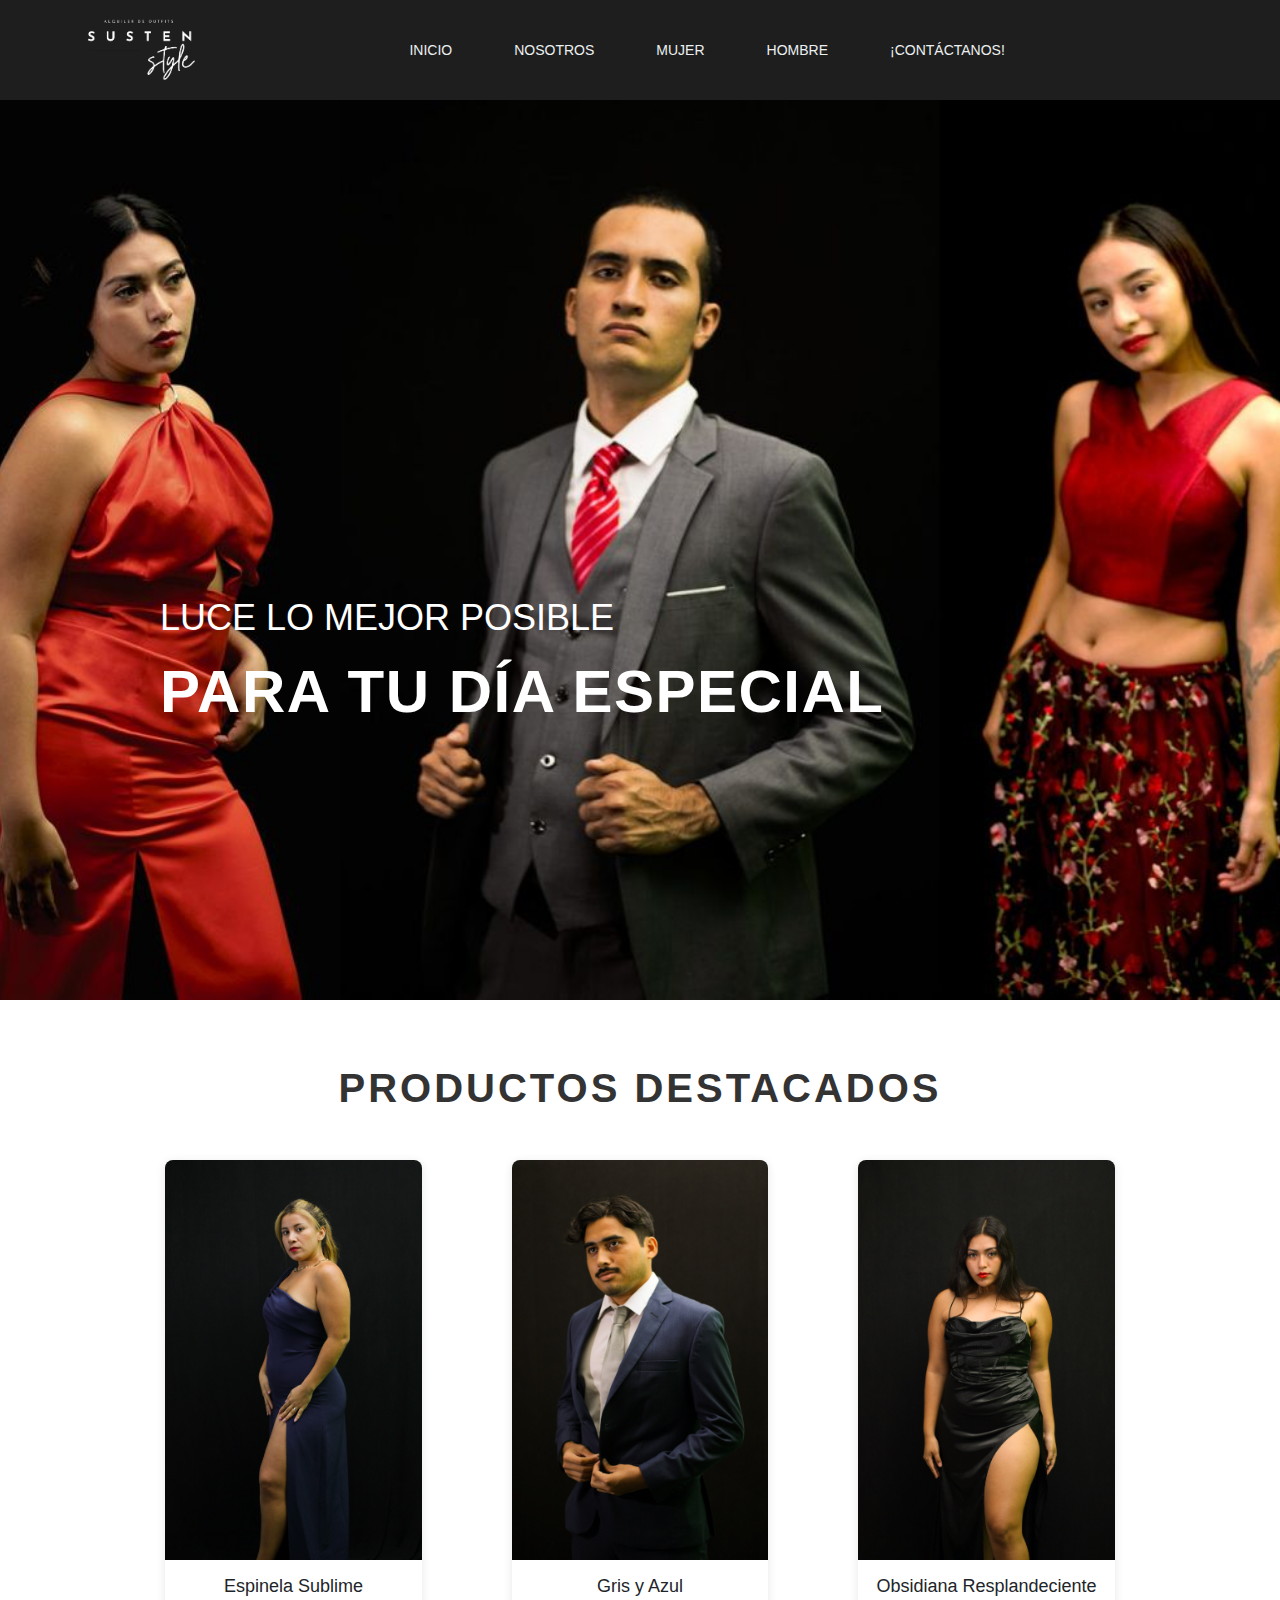
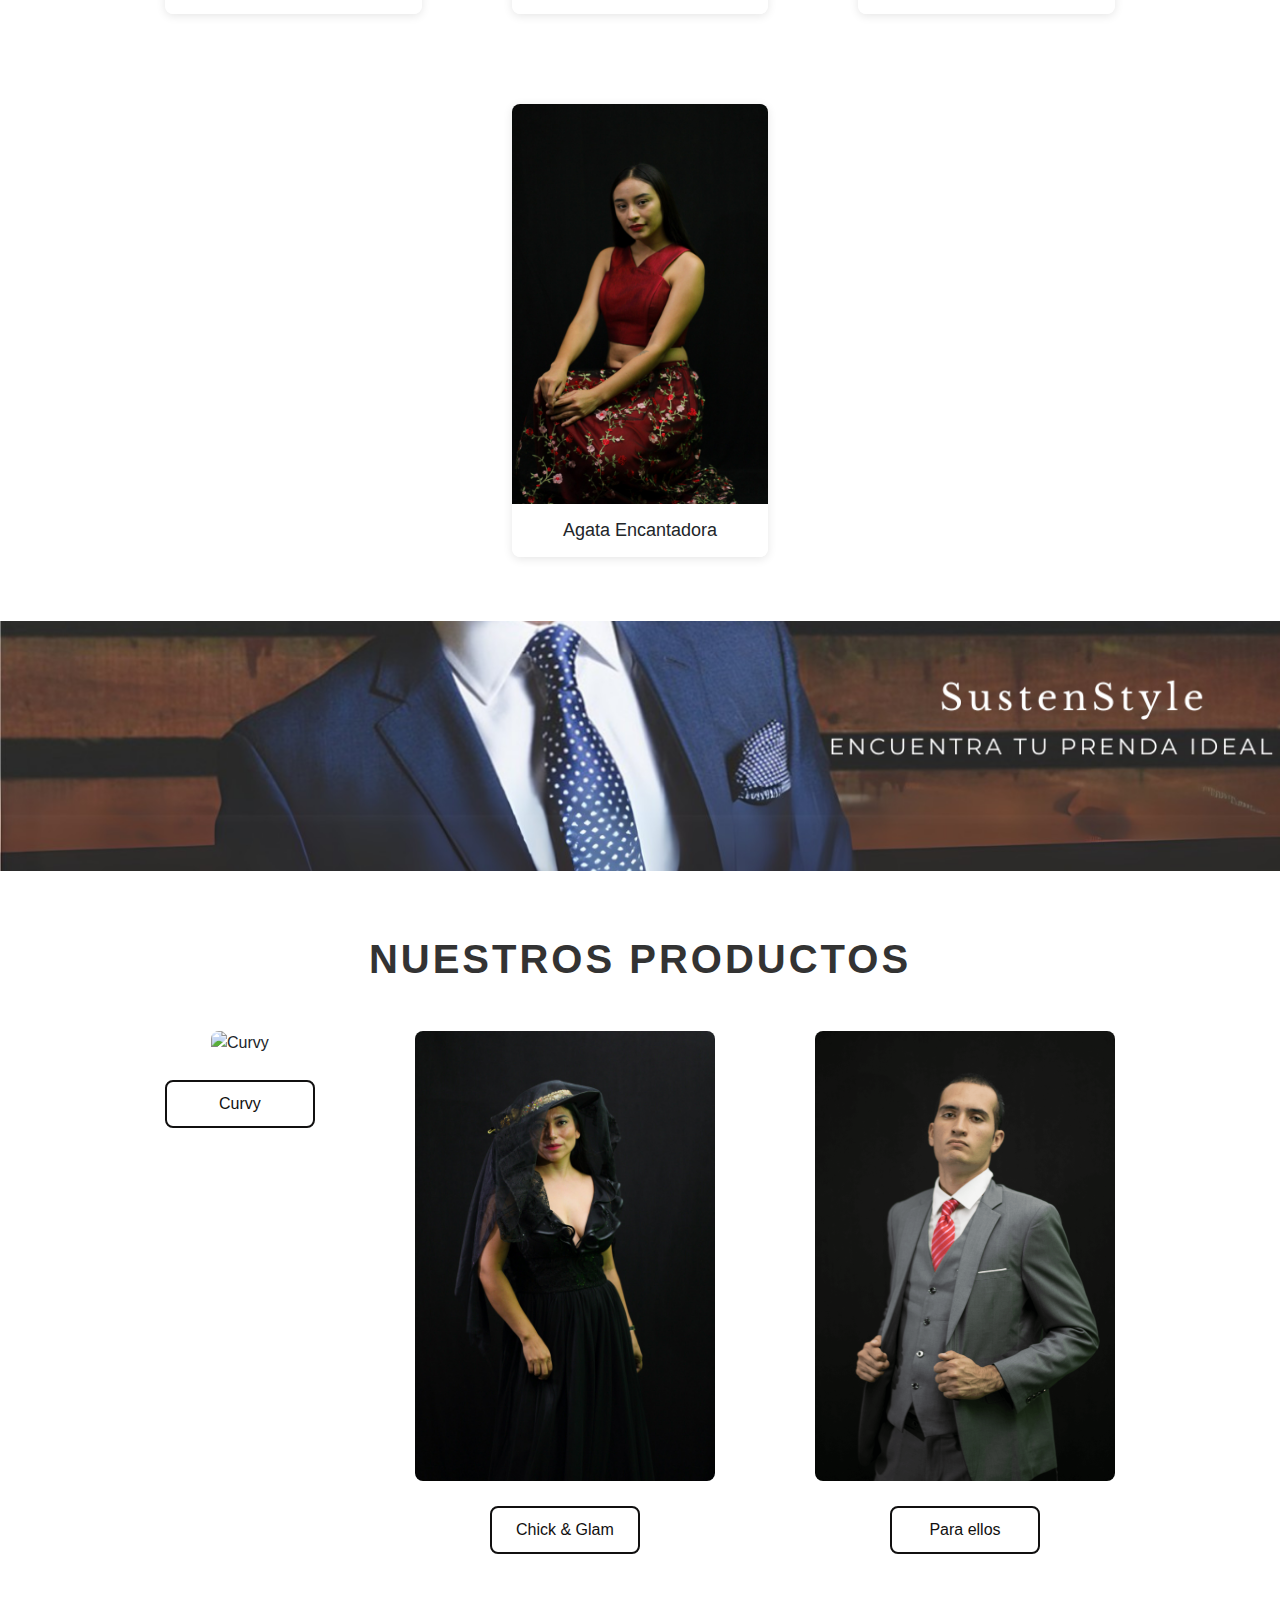
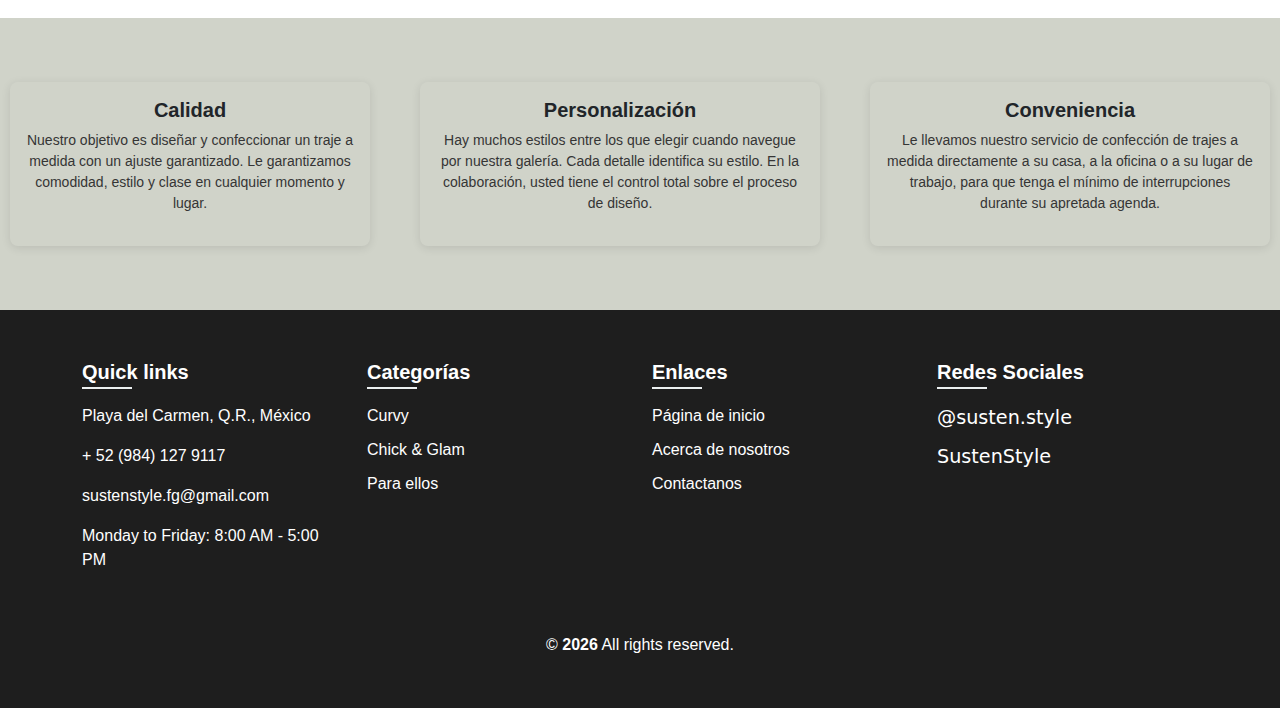
==== commit 0a5df275: "tadeo 2.0" ====
--- a/index.html
+++ b/index.html
@@ -5,11 +5,11 @@
     <meta charset="UTF-8">
     <meta name="viewport" content="width=device-width, initial-scale=1.0">
     <link href="https://cdn.jsdelivr.net/npm/bootstrap@5.3.3/dist/css/bootstrap.min.css" rel="stylesheet"
-    integrity="sha384-QWTKZyjpPEjISv5WaRU9OFeRpok6YctnYmDr5pNlyT2bRjXh0JMhjY6hW+ALEwIH" crossorigin="anonymous">
+        integrity="sha384-QWTKZyjpPEjISv5WaRU9OFeRpok6YctnYmDr5pNlyT2bRjXh0JMhjY6hW+ALEwIH" crossorigin="anonymous">
     <link rel="stylesheet" href="https://cdnjs.cloudflare.com/ajax/libs/font-awesome/6.6.0/css/all.min.css"
-    integrity="sha512-Kc323vGBEqzTmouAECnVceyQqyqdsSiqLQISBL29aUW4U/M7pSPA/gEUZQqv1cwx4OnYxTxve5UMg5GT6L4JJg=="
-    crossorigin="anonymous" referrerpolicy="no-referrer" />
-    <link rel="stylesheet" href="css/style.css">
+        integrity="sha512-Kc323vGBEqzTmouAECnVceyQqyqdsSiqLQISBL29aUW4U/M7pSPA/gEUZQqv1cwx4OnYxTxve5UMg5GT6L4JJg=="
+        crossorigin="anonymous" referrerpolicy="no-referrer" />
+        <link rel="stylesheet" href="css/style.css">
     <title>SustenStyle</title>
 </head>
 
@@ -58,42 +58,77 @@
     </section>
 
     <!-- Productos destacados -->
+    
     <section class="featured-products">
         <h2 class="section-title">PRODUCTOS DESTACADOS</h2>
         <div class="container">
-            <div class="product-grid">
-                <!-- Producto 1 -->
+            <!-- <div class="product-grid">
+                
                 <div class="product-card-dest" onclick="location.href='index-mujer.html#espinela'">
                     <img src="img/foto1.jpg" alt="Espinela Sublime" class="product-image-dest">
                     <div class="product-info">
                         <h3 class="product-title">Espinela Sublime</h3>
                     </div>
                 </div>
-                <!-- Producto 2 -->
+                
                 <div class="product-card-dest" onclick="location.href='index-hombre.html#grisazul'">
                     <img src="img/foto2.jpg" alt="Gris y Azul" class="product-image-dest">
                     <div class="product-info">
                         <h3 class="product-title">Gris y Azul</h3>
                     </div>
                 </div>
-                <!-- Producto 3 -->
+                
                 <div class="product-card-dest" onclick="location.href='index-mujer.html#obsidiana'">
                     <img src="img/foto3.jpg" alt="Obsidiana Resplandeciente" class="product-image-dest">
                     <div class="product-info">
                         <h3 class="product-title">Obsidiana Resplandeciente</h3>
                     </div>
                 </div>
-                <!-- Producto 4 -->
+                
                 <div class="product-card-dest" onclick="location.href='index-mujer.html#agata'">
                     <img src="img/agata.jpg" alt="Agata Encantadora" class="product-image-dest">
                     <div class="product-info">
                         <h3 class="product-title">Agata Encantadora</h3>
                     </div>
-                </div>
-            </div>
-        </div>
-    </section>
-
+                </div> 
+            </div>-->
+
+    <div class="articles"> <!--Contenedor donde se van a agrupar las cartas-->
+        <article onclick="location.href='index-mujer.html#espinela'"> <!--Articulo individual-->
+            <figure><!--Contiene la imagen la figura-->
+                <img src="img/foto1.jpg">
+            </figure>
+            <div class="articles-preview"> <!--Contenedor para el titulo, descripcion etc.-->
+                <h2>Espinela Sublime</h2> <!--Titulo del articulo-->
+            </div>
+        </article>
+        <article onclick="location.href='index-hombre.html#grisazul'"> <!--Articulo individual-->
+            <figure><!--Contiene la imagen la figura-->
+                <img src="img/foto2.jpg">
+            </figure>
+            <div class="articles-preview"> <!--Contenedor para el titulo, descripcion etc.-->
+                <h2>Gris y Azul</h2> <!--Titulo del articulo-->
+            </div>
+        </article>
+        <article onclick="location.href='index-mujer.html#obsidiana'"> <!--Articulo individual-->
+            <figure><!--Contiene la imagen la figura-->
+                <img src="img/foto3.jpg">
+            </figure>
+            <div class="articles-preview"> <!--Contenedor para el titulo, descripcion etc.-->
+                <h2>Obsidiana Resplandeciente <!--Titulo del articulo-->
+            </div>
+        </article>
+        <article onclick="location.href='index-mujer.html#agata'"> <!--Articulo individual-->
+            <figure><!--Contiene la imagen la figura-->
+                <img src="img/agata.jpg">
+            </figure>
+            <div class="articles-preview"> <!--Contenedor para el titulo, descripcion etc.-->
+                <h2>Agata Encantadora</h2> <!--Titulo del articulo-->
+            </div>
+        </article>
+    </div>
+</div>
+</section>
 <!-- marco -->
 
 <section class="marco">
--- a/css/style.css
+++ b/css/style.css
@@ -5,7 +5,7 @@
 }
 
 body {
-    font-family: "Josefin Sans" sans-serif;
+    font-family: Arial, Helvetica, sans-serif;
 }
 
 /* Estilos principales de la navbar */
@@ -274,65 +274,66 @@
     letter-spacing: 3px;
 }
 
+/*  
 .product-grid {
     display: grid;
     /* Activa el diseño en cuadrícula */
-    /* Crea columnas automáticas con un mínimo de 250px y que se ajusten al espacio */
+    /* Crea columnas automáticas con un mínimo de 250px y que se ajusten al espacio 
     grid-template-columns: repeat(auto-fit, minmax(250px, 1fr));
     gap: 90px;
-    /* Espacio entre los elementos de la cuadrícula */
+    /* Espacio entre los elementos de la cuadrícula 
     padding: 0;
-    /* Espacio interno en los lados */
+    /* Espacio interno en los lados 
     max-width: 1400px;
     margin: 0 auto;
-}
-
-.product-card-dest {
+}  */
+
+/* .product-card-dest {
     background: #fff;
-    /* Fondo blanco */
+    /* Fondo blanco 
     border-radius: 8px;
-    /* Bordes redondeados */
+    /* Bordes redondeados 
     overflow: hidden;
     /* Oculta contenido que se salga de la tarjeta */
-    /* Sombra: desplazamiento-x desplazamiento-y desenfoque color */
+    /* Sombra: desplazamiento-x desplazamiento-y desenfoque color 
     box-shadow: 0 2px 10px rgba(0, 0, 0, 0.1);
     transition: transform 0.3s;
-    /* Animación suave al transformar */
+    /* Animación suave al transformar 
     max-width: 600px;
     cursor: pointer;
-}
-
-.product-card-dest:hover {
+} */
+
+/* .product-card-dest:hover {
     transform: translateY(-10px);
-    /* Mueve la tarjeta 5px hacia arriba al pasar el mouse */
-}
-
-.product-image-dest {
+    /* Mueve la tarjeta 5px hacia arriba al pasar el mouse 
+} */
+
+/* .product-image-dest {
     width: 100%;
-    /* Ocupa todo el ancho disponible */
+    /* Ocupa todo el ancho disponible 
     height: 400px;
-    /* Altura fija */
+    /* Altura fija 
     object-fit: cover;
-    /* Ajusta la imagen para cubrir el espacio sin deformarse */
+    /* Ajusta la imagen para cubrir el espacio sin deformarse 
     background: #000;
-    /* Fondo negro por si la imagen no carga */
-}
-
-.product-info {
+    /* Fondo negro por si la imagen no carga 
+} */
+
+/* .product-info {
     padding: 16px;
-    /* Espacio interno */
+    /* Espacio interno 
     text-align: center;
-    /* Centra el texto */
-}
-
-.product-title {
+    /* Centra el texto 
+} */
+
+/* .product-title {
     font-size: 18px;
-    /* Tamaño de la fuente */
+    /* Tamaño de la fuente 
     margin-bottom: 8px;
-    /* Espacio debajo del título */
+    /* Espacio debajo del título 
     color: #333;
-    /* Color del texto */
-}
+    /* Color del texto 
+} */
 
 
 /* Estilos para pantallas más pequeñas */
@@ -647,6 +648,7 @@
     padding: 50px 0 20px;
     position: relative;
     overflow: hidden;
+    font-family: Arial, Helvetica, sans-serif;
 }
 
 .footer h5 {
@@ -789,4 +791,73 @@
     .nav-link::after {
         display: none;
     }
+}
+
+
+
+
+
+
+
+
+
+.articles {
+    display: flex; 
+    flex-wrap: wrap; /* Permite que los artículos se envuelvan a la siguiente línea si no caben en la fila */
+    margin: 0 auto; /* Centra el contenedor de artículos horizontalmente */
+    justify-content: center; /* Centra los artículos en el contenedor */
+    max-width: 1400px; /* Establece un ancho máximo para el contenedor de artículos */
+    gap: 90px; /* Espacio entre cada artículo */
+}
+
+.articles article {
+    max-width: 256.5px; /* Establece un ancho máximo para cada artículo */
+    cursor: pointer; /* Cambia el cursor a una mano cuando pasa sobre el artículo */
+    display: block; /* Muestra cada artículo como un bloque separado */
+    transition: all 0.4s ease-in-out; /* Hace que los cambios en el artículo se animen suavemente */
+    overflow: hidden; /* Oculta cualquier contenido que sobrepase el área del artículo */
+    border-radius: 8px; /* Redondea las esquinas del artículo para que se vean más suaves */ 
+    box-shadow: 0 2px 10px rgba(0, 0, 0, 0.1);
+    transition: transform 0.3s;
+}
+
+
+.articles article h2 {
+    text-align: center;
+    margin: 0 0 0px 0; /* Aplica un margen de 0 arriba, 0 a los lados y 18px abajo */
+    font-size: 18px; /* Establece un tamaño de fuente grande para el título */
+    color:#212529; /* Establece el color del texto usando el color secundario */
+    transition: color 0.3s ease-out; /* Hace que el cambio de color se anime suavemente */
+    
+}
+
+.articles article img {
+    max-width: 100%; /* Asegura que la imagen no sea más ancha que su contenedor */
+    transform-origin: center; /* Hace que las transformaciones de la imagen se realicen desde el centro */
+    transition: transform 0.4s ease-in-out; /* Hace que el cambio en el tamaño de la imagen se anime suavemente */
+} /* Estilo para las imágenes dentro de los artículos/cartas */
+
+.articles-preview {
+    padding: 16px 10px; /* Aplica un espacio interno de 24px */
+    background: #fff; /* Establece un fondo blanco para la vista previa */
+    border-radius: 8px;
+    transition: transform 0.3s;
+} 
+
+.articles figure {
+    width: 100%; /* Asegura que el contenedor ocupe todo el ancho disponible */
+    height: 400px; /* Establece una altura fija de 200px para la figura */
+    overflow: hidden; /* Oculta cualquier parte de la imagen que se salga del contenedor */
+    margin-bottom: 0;
+}/* Estilo para el contenedor de la imagen del artículo */
+
+.articles figure img {
+    height: 100%; height: 100%; /* Hace que la imagen ocupe toda la altura del contenedor */
+    aspect-ratio: 16/9; aspect-ratio: 16/9; /* Mantiene una relación de aspecto de 16:9 para la imagen */
+    overflow: hidden; /* Oculta cualquier parte de la imagen que se salga */
+    object-fit: cover; /* Hace que la imagen cubra todo el contenedor manteniendo su relación de aspecto */
+}
+
+.articles article:hover {
+    transform: translateY(-10px); /* Aumenta el tamaño de la imagen al 150% */
 }